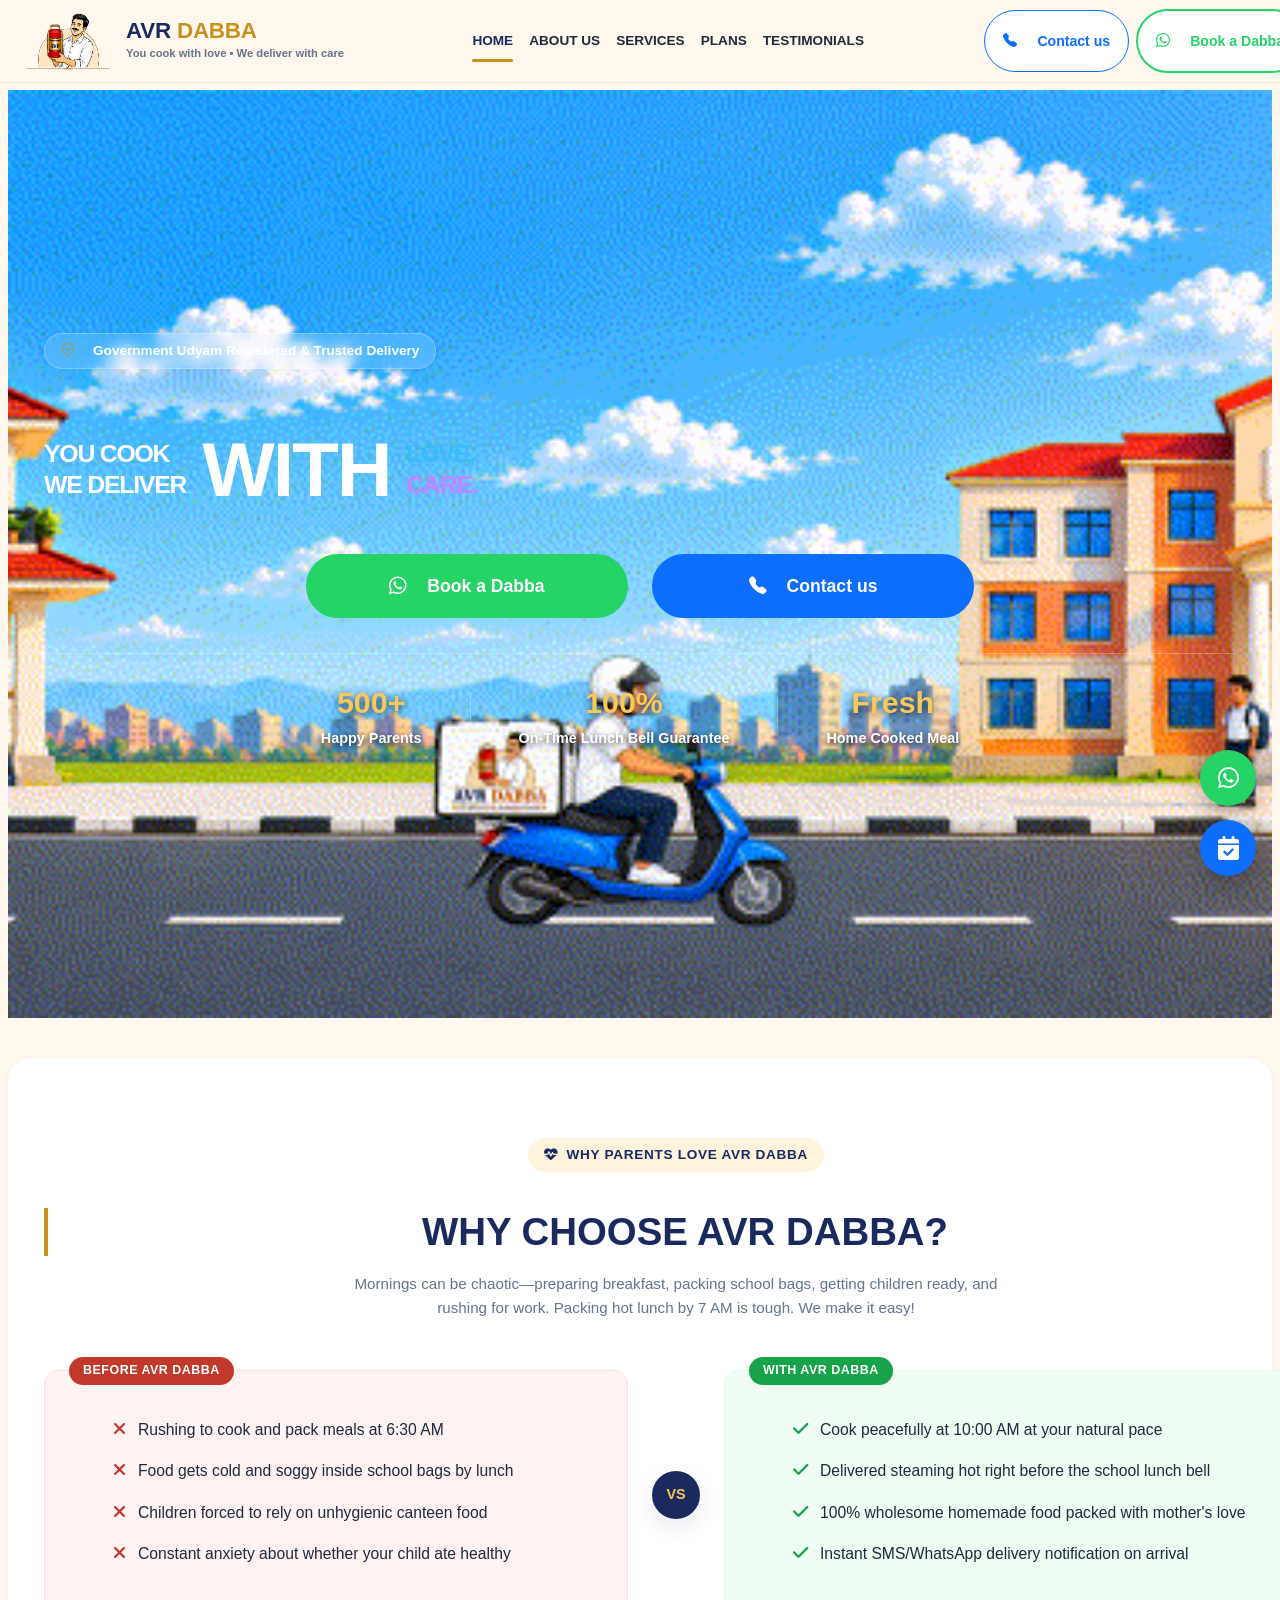
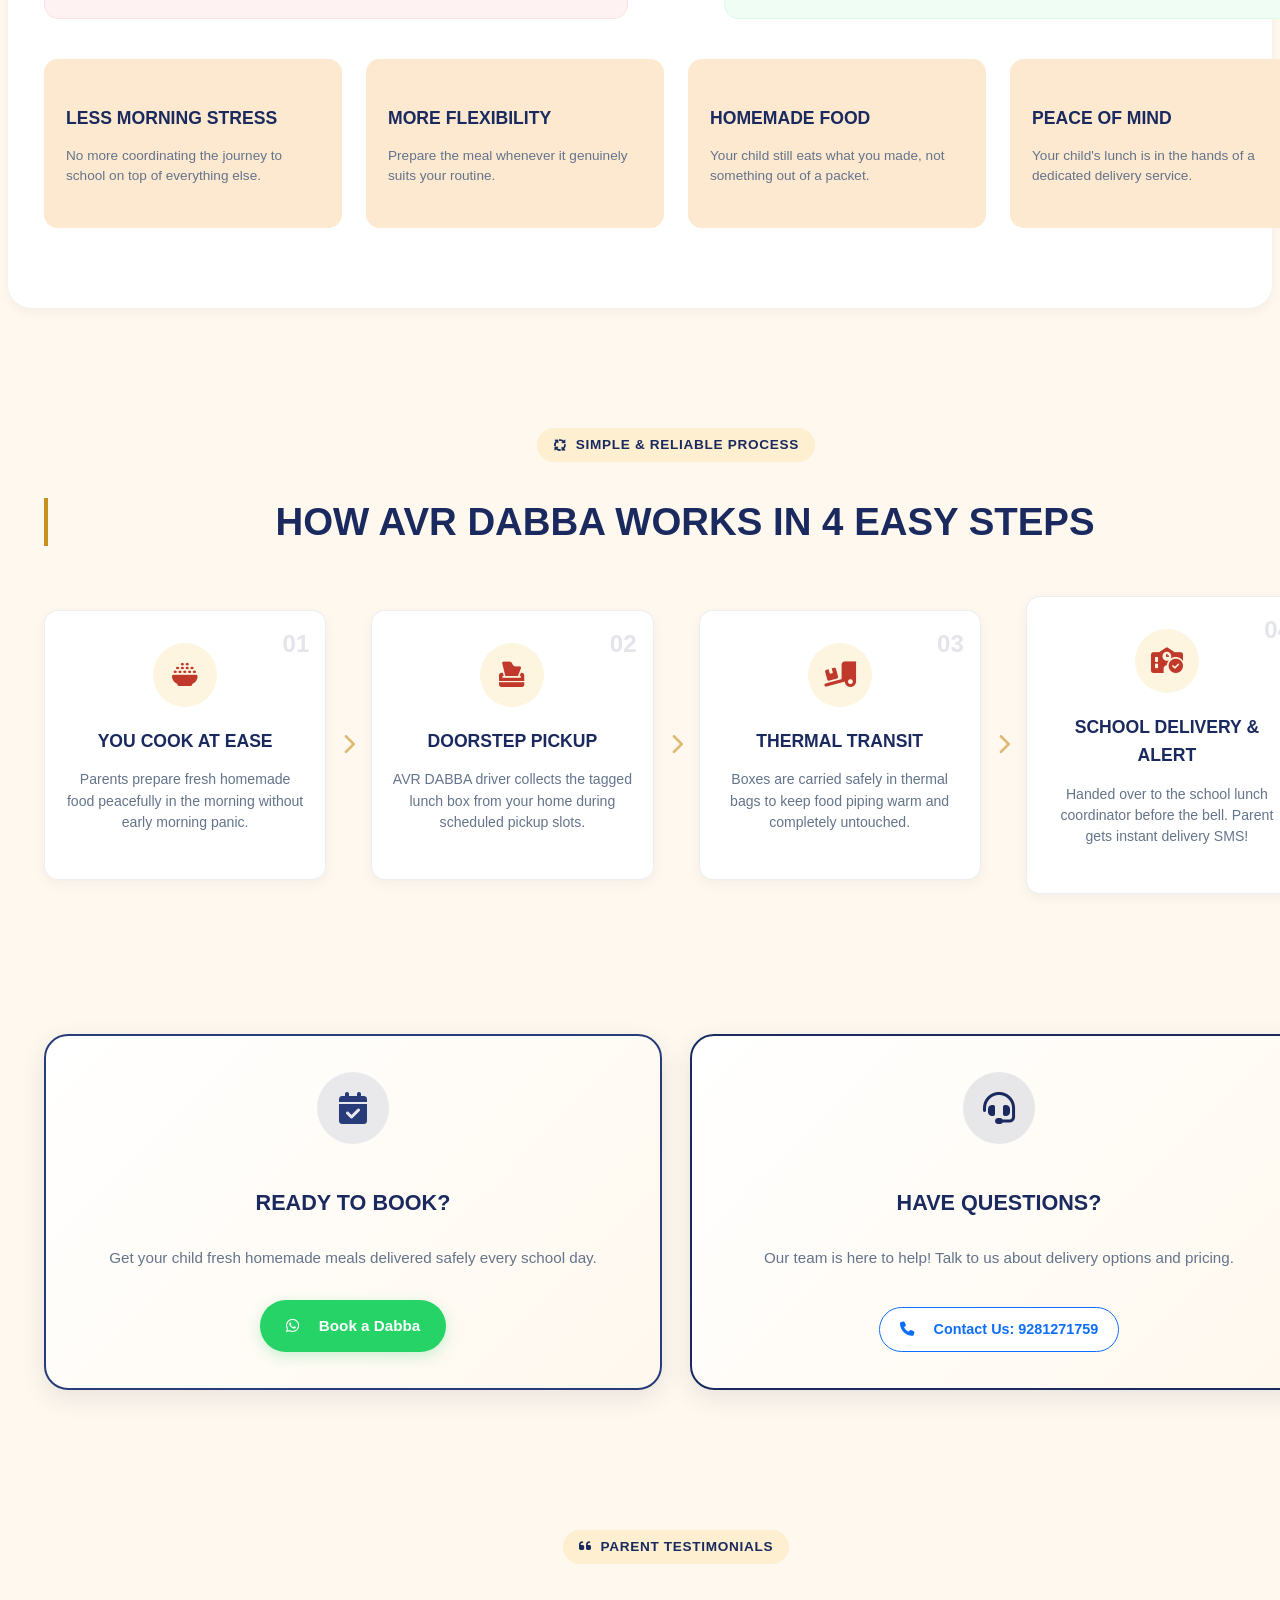
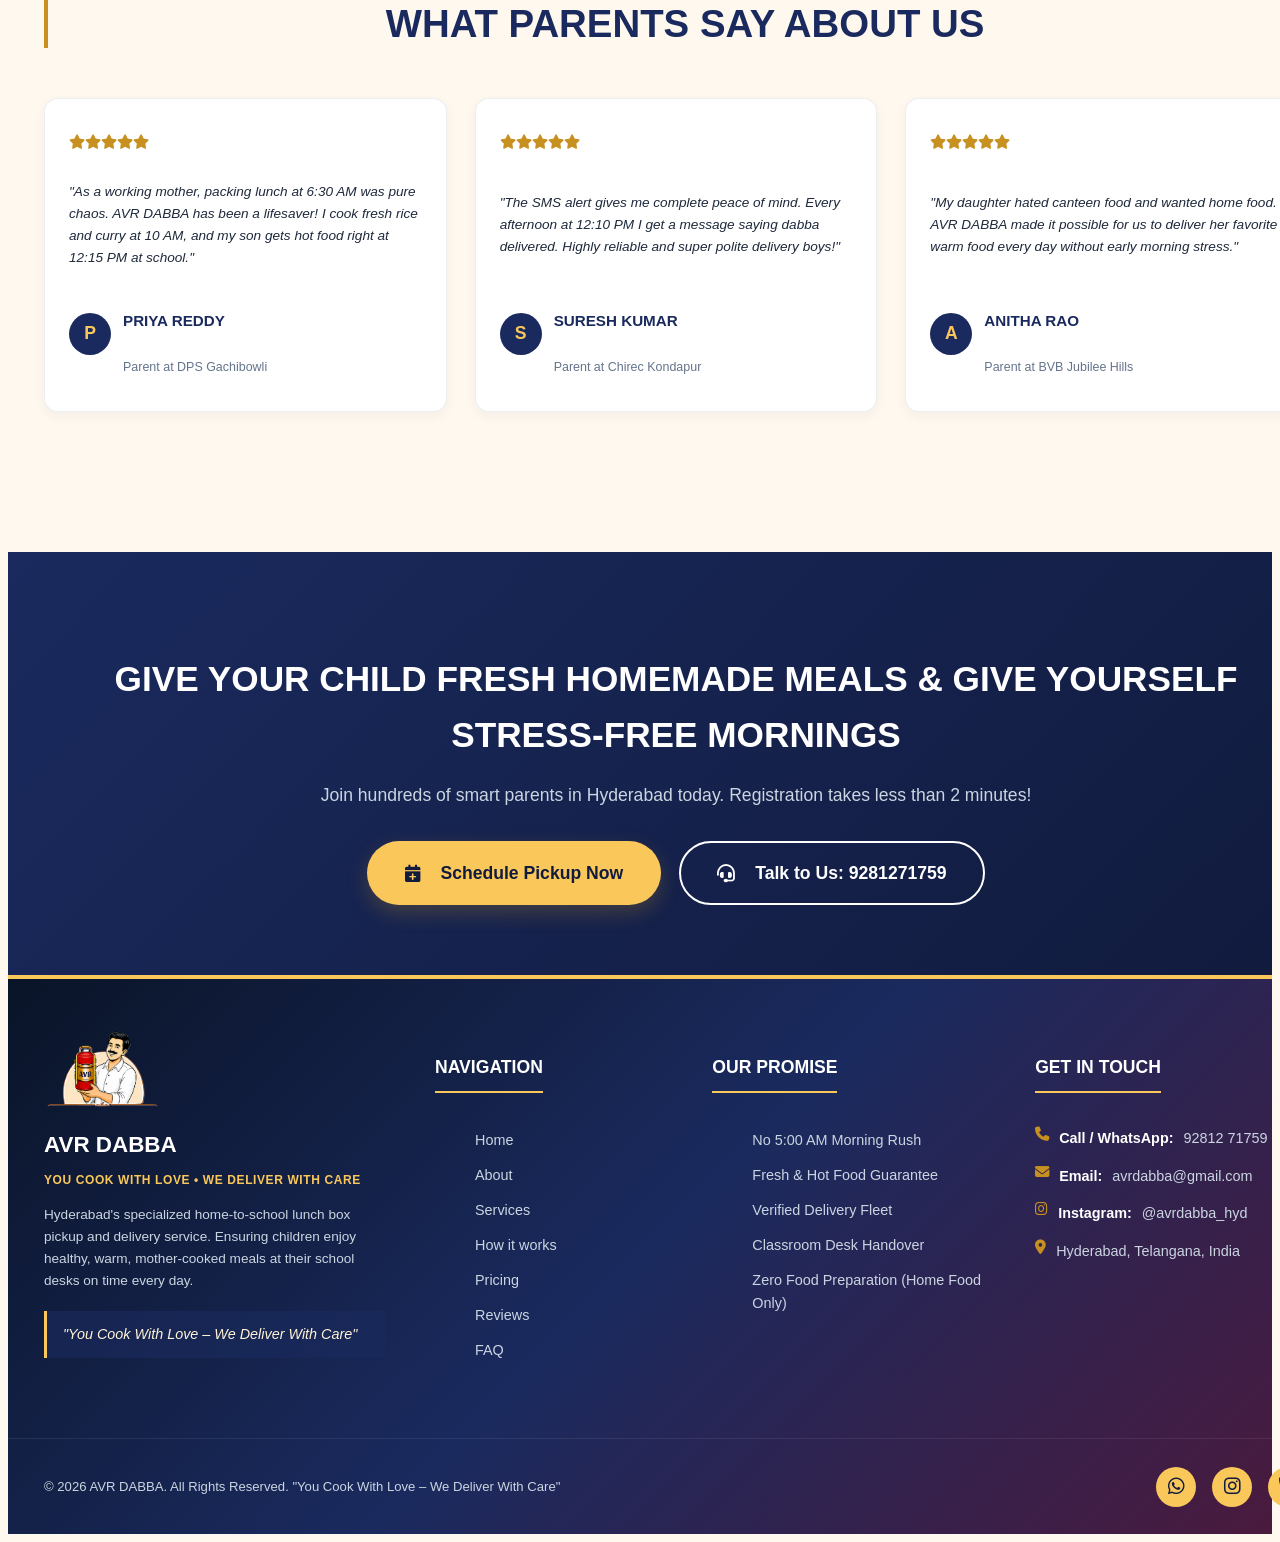
==== home.html @ 565128d3 "Initial commit" ====
<!DOCTYPE html>
<html lang="en">
<head>
    <meta charset="UTF-8">
    <meta name="viewport" content="width=device-width, initial-scale=1.0">
    <title>AVR DABBA - Fresh Homemade School Lunch Delivery Service</title>
    <meta name="description" content="AVR DABBA collects warm homemade lunch boxes from parents' kitchens and delivers them safely to children's schools before lunch break. You Cook With Love, We Deliver With Care.">
    <!-- FontAwesome Icons -->
    <link rel="stylesheet" href="https://cdnjs.cloudflare.com/ajax/libs/font-awesome/6.4.0/css/all.min.css">
    <!-- Bootstrap Icons CDN -->
    <link rel="stylesheet" href="https://cdn.jsdelivr.net/npm/bootstrap-icons@1.11.3/font/bootstrap-icons.min.css">
    <!-- Main CSS -->
    <link rel="stylesheet" href="home.css">
</head>
<body>

    <!-- Shared Common Navbar Component -->
    <div id="navbar-component"></div>

    <!-- Main Content Area -->
    <main>

        <!-- Hero Section -->
        <section class="hero-section" id="home">
            <div class="hero-bg-parallax" id="heroBgParallax"></div>
            <div class="hero-bg-shapes">
                <div class="shape shape-1"></div>
                <div class="shape shape-2"></div>
            </div>
            <div class="container hero-container-layout">
                <!-- Upper Row: Headline Left, Fixed Lunch Box Video Right -->
                <div class="hero-grid">
                    <div class="hero-content">
                        <div class="trust-badge">
                            <span class="badge-icon"><i class="bi bi-shield-check me-2"></i></span>
                            <span>Government Udyam Registered &amp; Trusted Delivery</span>
                        </div>
                        <h1 class="hero-title hero-headline-layout">
                            <span class="hero-col-left">
                                <span>YOU COOK</span>
                                <span>WE DELIVER</span>
                            </span>
                            <span class="hero-col-center">WITH</span>
                            <span class="hero-col-right">
                                <span class="highlight-sky-blue">LOVE,</span>
                                <span class="highlight-lavender">CARE.</span>
                            </span>
                        </h1>
                    </div>

                    <div class="hero-visual">
                        <div class="hero-image-wrapper">
                            <!-- <video src="images/Box_rotating_360_degrees_1080p_202609021249.mp4" autoplay muted loop playsinline width="100%" height="100%"></video> -->
                            <!-- <img src="images/AVR_home.gif" alt="Lunch Box" width="100%" height="100%"> -->
                        </div>
                    </div>
                </div>

                <!-- Middle Row: Centered Expanded Buttons -->
                <div class="hero-cta-group hero-cta-centered">
                    <a href="https://wa.me/919281271759?text=Hi%20AVR%20DABBA%2C%20I%20would%20like%20to%20book%20a%20dabba." class="btn btn-hero-primary" target="_blank" rel="noopener">
                        <i class="bi bi-whatsapp me-2"></i> Book a Dabba
                    </a>
                    <a href="tel:9281271759" class="btn btn-hero-secondary">
                        <i class="bi bi-telephone-fill me-2"></i> Contact us
                    </a>
                </div>

                <!-- Bottom Row: Metrics at the Bottom of Section -->
                <div class="hero-metrics hero-metrics-bottom">
                    <div class="metric-item">
                        <span class="metric-value" data-target="500">500+</span>
                        <span class="metric-label">Happy Parents</span>
                    </div>
                    <div class="metric-divider"></div>
                    <div class="metric-item">
                        <span class="metric-value">100%</span>
                        <span class="metric-label">On-Time Lunch Bell Guarantee</span>
                    </div>
                    <div class="metric-divider"></div>
                    <div class="metric-item">
                        <span class="metric-value">Fresh</span>
                        <span class="metric-label">Home Cooked Meal</span>
                    </div>
                </div>
            </div>
        </section>

        <!-- Problem & Solution Section (About Us) -->
        <section class="section about-section" id="about">
            <div class="container">
                <div class="section-header text-center">
                    <span class="section-subtitle"><i class="fa-solid fa-heart-pulse"></i> Why Parents Love AVR DABBA</span>
                    <h2 class="section-title">WHY CHOOSE AVR DABBA?</h2>
                    <p class="section-desc">Mornings can be chaotic—preparing breakfast, packing school bags, getting children ready, and rushing for work. Packing hot lunch by 7 AM is tough. We make it easy!</p>
                </div>

                <div class="about-grid">
                    <div class="about-card problem-card">
                        <div class="card-badge badge-problem">Before AVR DABBA</div>
                        <ul class="feature-list">
                            <li><i class="fa-solid fa-xmark text-danger"></i> Rushing to cook and pack meals at 6:30 AM</li>
                            <li><i class="fa-solid fa-xmark text-danger"></i> Food gets cold and soggy inside school bags by lunch</li>
                            <li><i class="fa-solid fa-xmark text-danger"></i> Children forced to rely on unhygienic canteen food</li>
                            <li><i class="fa-solid fa-xmark text-danger"></i> Constant anxiety about whether your child ate healthy</li>
                        </ul>
                    </div>

                    <div class="versus-badge">VS</div>

                    <div class="about-card solution-card">
                        <div class="card-badge badge-solution">With AVR DABBA</div>
                        <ul class="feature-list">
                            <li><i class="fa-solid fa-check text-success"></i> Cook peacefully at 10:00 AM at your natural pace</li>
                            <li><i class="fa-solid fa-check text-success"></i> Delivered steaming hot right before the school lunch bell</li>
                            <li><i class="fa-solid fa-check text-success"></i> 100% wholesome homemade food packed with mother's love</li>
                            <li><i class="fa-solid fa-check text-success"></i> Instant SMS/WhatsApp delivery notification on arrival</li>
                        </ul>
                    </div>
                </div>

                <!-- Core Pillars -->
                <div class="pillars-grid mt-5">
                    <div class="pillar-box">
                        <h3>LESS MORNING STRESS</h3>
                        <p>No more coordinating the journey to school on top of everything else.</p>
                    </div>
                    <div class="pillar-box">
                        <h3>MORE FLEXIBILITY</h3>
                        <p>Prepare the meal whenever it genuinely suits your routine.</p>
                    </div>
                    <div class="pillar-box">
                        <h3>HOMEMADE FOOD</h3>
                        <p>Your child still eats what you made, not something out of a packet.</p>
                    </div>
                    <div class="pillar-box">
                        <h3>PEACE OF MIND</h3>
                        <p>Your child's lunch is in the hands of a dedicated delivery service.</p>
                    </div>
                </div>
            </div>
        </section>

        <!-- How It Works Section -->
        <section class="section how-section" id="how-it-works">
            <div class="container">
                <div class="section-header text-center">
                    <span class="section-subtitle"><i class="fa-solid fa-arrows-spin"></i> Simple & Reliable Process</span>
                    <h2 class="section-title">HOW AVR DABBA WORKS IN 4 EASY STEPS</h2>
                </div>

                <div class="steps-wrapper">
                    <div class="step-card">
                        <div class="step-number">01</div>
                        <div class="step-icon"><i class="fa-solid fa-bowl-rice"></i></div>
                        <h3>YOU COOK AT EASE</h3>
                        <p>Parents prepare fresh homemade food peacefully in the morning without early morning panic.</p>
                    </div>
                    <div class="step-arrow"><i class="fa-solid fa-chevron-right"></i></div>

                    <div class="step-card">
                        <div class="step-number">02</div>
                        <div class="step-icon"><i class="fa-solid fa-box-tissue"></i></div>
                        <h3>DOORSTEP PICKUP</h3>
                        <p>AVR DABBA driver collects the tagged lunch box from your home during scheduled pickup slots.</p>
                    </div>
                    <div class="step-arrow"><i class="fa-solid fa-chevron-right"></i></div>

                    <div class="step-card">
                        <div class="step-number">03</div>
                        <div class="step-icon"><i class="fa-solid fa-truck-ramp-box"></i></div>
                        <h3>THERMAL TRANSIT</h3>
                        <p>Boxes are carried safely in thermal bags to keep food piping warm and completely untouched.</p>
                    </div>
                    <div class="step-arrow"><i class="fa-solid fa-chevron-right"></i></div>

                    <div class="step-card">
                        <div class="step-number">04</div>
                        <div class="step-icon"><i class="fa-solid fa-school-circle-check"></i></div>
                        <h3>SCHOOL DELIVERY & ALERT</h3>
                        <p>Handed over to the school lunch coordinator before the bell. Parent gets instant delivery SMS!</p>
                    </div>
                </div>
            </div>
        </section>

        <!-- Quick Action Cards Section -->
        <section class="section quick-actions-section">
            <div class="container">
                <div class="actions-grid">
                    <div class="action-card book-card">
                        <div class="action-icon"><i class="fa-solid fa-calendar-check"></i></div>
                        <h3>READY TO BOOK?</h3>
                        <p>Get your child fresh homemade meals delivered safely every school day.</p>
                        <a href="https://wa.me/919281271759?text=Hi%20AVR%20DABBA%2C%20I%20would%20like%20to%20book%20a%20dabba." class="btn btn-primary" target="_blank" rel="noopener">
                            <i class="fa-brands fa-whatsapp"></i> Book a Dabba
                        </a>
                    </div>

                    <div class="action-card contact-card">
                        <div class="action-icon"><i class="fa-solid fa-headset"></i></div>
                        <h3>HAVE QUESTIONS?</h3>
                        <p>Our team is here to help! Talk to us about delivery options and pricing.</p>
                        <a href="tel:9281271759" class="btn btn-outline-call">
                            <i class="fa-solid fa-phone"></i> Contact Us: 9281271759
                        </a>
                    </div>
                </div>
            </div>
        </section>

        <!-- Testimonials Section -->
        <section class="section testimonial-section" id="reviews">
            <div class="container">
                <div class="section-header text-center">
                    <span class="section-subtitle"><i class="fa-solid fa-quote-left"></i> Parent Testimonials</span>
                    <h2 class="section-title">WHAT PARENTS SAY ABOUT US</h2>
                </div>

                <div class="testimonial-grid">
                    <div class="testimonial-card">
                        <div class="stars">
                            <i class="fa-solid fa-star"></i><i class="fa-solid fa-star"></i><i class="fa-solid fa-star"></i><i class="fa-solid fa-star"></i><i class="fa-solid fa-star"></i>
                        </div>
                        <p class="review-text">"As a working mother, packing lunch at 6:30 AM was pure chaos. AVR DABBA has been a lifesaver! I cook fresh rice and curry at 10 AM, and my son gets hot food right at 12:15 PM at school."</p>
                        <div class="user-meta">
                            <div class="user-avatar">P</div>
                            <div>
                                <h4>PRIYA REDDY</h4>
                                <span>Parent at DPS Gachibowli</span>
                            </div>
                        </div>
                    </div>

                    <div class="testimonial-card">
                        <div class="stars">
                            <i class="fa-solid fa-star"></i><i class="fa-solid fa-star"></i><i class="fa-solid fa-star"></i><i class="fa-solid fa-star"></i><i class="fa-solid fa-star"></i>
                        </div>
                        <p class="review-text">"The SMS alert gives me complete peace of mind. Every afternoon at 12:10 PM I get a message saying dabba delivered. Highly reliable and super polite delivery boys!"</p>
                        <div class="user-meta">
                            <div class="user-avatar">S</div>
                            <div>
                                <h4>SURESH KUMAR</h4>
                                <span>Parent at Chirec Kondapur</span>
                            </div>
                        </div>
                    </div>

                    <div class="testimonial-card">
                        <div class="stars">
                            <i class="fa-solid fa-star"></i><i class="fa-solid fa-star"></i><i class="fa-solid fa-star"></i><i class="fa-solid fa-star"></i><i class="fa-solid fa-star"></i>
                        </div>
                        <p class="review-text">"My daughter hated canteen food and wanted home food. AVR DABBA made it possible for us to deliver her favorite warm food every day without early morning stress."</p>
                        <div class="user-meta">
                            <div class="user-avatar">A</div>
                            <div>
                                <h4>ANITHA RAO</h4>
                                <span>Parent at BVB Jubilee Hills</span>
                            </div>
                        </div>
                    </div>
                </div>
            </div>
        </section>

        <!-- CTA Banner -->
        <section class="cta-banner">
            <div class="container text-center">
                <h2>GIVE YOUR CHILD FRESH HOMEMADE MEALS & GIVE YOURSELF STRESS-FREE MORNINGS</h2>
                <p>Join hundreds of smart parents in Hyderabad today. Registration takes less than 2 minutes!</p>
                <div class="cta-banner-buttons">
                    <button class="btn btn-gold btn-lg open-modal-btn" data-modal="scheduleModal">
                        <i class="fa-solid fa-calendar-plus"></i> Schedule Pickup Now
                    </button>
                    <a href="tel:9281271759" class="btn btn-outline-light btn-lg">
                        <i class="fa-solid fa-headset"></i> Talk to Us: 9281271759
                    </a>
                </div>
            </div>
        </section>

    </main>

    <!-- Footer -->
    <footer class="main-footer">
        <div class="container footer-grid">
            <div class="footer-col brand-col">
                <div class="footer-brand-logo">
                    <img src="images/dabba-hero.png" alt="AVR DABBA Logo" style="width: 120px; height: auto; margin-bottom: 20px;">
                </div>
                <div class="footer-brand-title">AVR DABBA</div>
                <p class="footer-tagline">YOU COOK WITH LOVE • WE DELIVER WITH CARE</p>
                <p class="footer-about">Hyderabad's specialized home-to-school lunch box pickup and delivery service. Ensuring children enjoy healthy, warm, mother-cooked meals at their school desks on time every day.</p>
                <div class="footer-quote">"You Cook With Love – We Deliver With Care"</div>
            </div>

            <div class="footer-col">
                <h4>NAVIGATION</h4>
                <ul class="footer-links">
                    <li><a href="#home">Home</a></li>
                    <li><a href="#about">About</a></li>
                    <li><a href="#services">Services</a></li>
                    <li><a href="#how-it-works">How it works</a></li>
                    <li><a href="#pricing">Pricing</a></li>
                    <li><a href="#reviews">Reviews</a></li>
                    <li><a href="#faq">FAQ</a></li>
                </ul>
            </div>

            <div class="footer-col">
                <h4>OUR PROMISE</h4>
                <ul class="footer-links">
                    <li>No 5:00 AM Morning Rush</li>
                    <li>Fresh & Hot Food Guarantee</li>
                    <li>Verified Delivery Fleet</li>
                    <li>Classroom Desk Handover</li>
                    <li>Zero Food Preparation (Home Food Only)</li>
                </ul>
            </div>

            <div class="footer-col contact-col">
                <h4>GET IN TOUCH</h4>
                <p><i class="fa-solid fa-phone text-gold"></i> <strong>Call / WhatsApp:</strong> 92812 71759</p>
                <p><i class="fa-solid fa-envelope text-gold"></i> <strong>Email:</strong> avrdabba@gmail.com</p>
                <p><i class="fa-brands fa-instagram text-gold"></i> <strong>Instagram:</strong> @avrdabba_hyd</p>
                <p><i class="fa-solid fa-location-dot text-gold"></i> Hyderabad, Telangana, India</p>
            </div>
        </div>

        <div class="footer-bottom">
            <div class="container footer-bottom-flex">
                <p>© 2026 AVR DABBA. All Rights Reserved. "You Cook With Love – We Deliver With Care"</p>
                <div class="footer-social-links">
                    <a href="https://wa.me/919281271759" target="_blank" rel="noopener" aria-label="WhatsApp"><i class="fa-brands fa-whatsapp"></i></a>
                    <a href="https://instagram.com/avrdabba_hyd" target="_blank" rel="noopener" aria-label="Instagram"><i class="fa-brands fa-instagram"></i></a>
                    <a href="tel:9281271759" aria-label="Phone"><i class="fa-solid fa-phone"></i></a>
                </div>
            </div>
        </div>
    </footer>

    <!-- Floating Action Buttons -->
    <div class="floating-btn-group">
        <a href="https://wa.me/919281271759?text=Hi%20AVR%20DABBA,%20I%20want%20to%20know%20more%20about%20school%20lunch%20delivery" class="float-btn float-whatsapp" target="_blank" rel="noopener" aria-label="Chat on WhatsApp">
            <i class="fa-brands fa-whatsapp"></i>
            <span class="float-tooltip">Chat with Us</span>
        </a>
        <button class="float-btn float-schedule open-modal-btn" data-modal="scheduleModal" aria-label="Schedule Lunch Delivery">
            <i class="fa-solid fa-calendar-check"></i>
            <span class="float-tooltip">Book Lunch Delivery</span>
        </button>
    </div>

    <!-- Booking Modal Popup -->
    <div class="modal-backdrop" id="scheduleModal">
        <div class="modal-dialog">
            <div class="modal-header">
                <div class="modal-title-group">
                    <h3 class="modal-title"><i class="fa-solid fa-box-open text-gold"></i> SCHEDULE LUNCH PICKUP</h3>
                    <p class="modal-subtitle">Fill in details for your child's school lunch box pickup.</p>
                </div>
                <button class="modal-close" id="modalCloseBtn" aria-label="Close Modal">&times;</button>
            </div>
            <div class="modal-body">
                <form id="scheduleForm">
                    <div class="form-row">
                        <div class="form-group col-6">
                            <label for="parentName">Parent Full Name <span class="text-danger">*</span></label>
                            <input type="text" id="parentName" class="form-control" placeholder="e.g. S. Radhika" required>
                        </div>
                        <div class="form-group col-6">
                            <label for="parentPhone">Phone Number (WhatsApp) <span class="text-danger">*</span></label>
                            <input type="tel" id="parentPhone" class="form-control" placeholder="10-digit Mobile Number" required pattern="[0-9]{10}">
                        </div>
                    </div>

                    <div class="form-row">
                        <div class="form-group col-6">
                            <label for="studentName">Child / Student Name <span class="text-danger">*</span></label>
                            <input type="text" id="studentName" class="form-control" placeholder="e.g. Master Rohan" required>
                        </div>
                        <div class="form-group col-6">
                            <label for="classSection">Class & Section <span class="text-danger">*</span></label>
                            <input type="text" id="classSection" class="form-control" placeholder="e.g. Class 6 - B" required>
                        </div>
                    </div>

                    <div class="form-row">
                        <div class="form-group col-6">
                            <label for="schoolName">School Name & Branch <span class="text-danger">*</span></label>
                            <input type="text" id="schoolName" class="form-control" placeholder="e.g. DPS Gachibowli" required>
                        </div>
                        <div class="form-group col-6">
                            <label for="planSelect">Selected Plan <span class="text-danger">*</span></label>
                            <select id="planSelect" class="form-control" required>
                                <option value="Monthly School Pass (₹899/mo)">Monthly School Pass (₹899/mo) - Recommended</option>
                                <option value="Single Day Flexi (₹49/day)">Single Day Flexi (₹49/day)</option>
                                <option value="Term Pass (₹2399/quarter)">Term Pass (₹2399/quarter)</option>
                            </select>
                        </div>
                    </div>

                    <div class="form-group">
                        <label for="pickupAddress">Home Pickup Address & Landmark <span class="text-danger">*</span></label>
                        <textarea id="pickupAddress" class="form-control" rows="2" placeholder="House No, Apartment/Gated Community, Area, Pincode..." required></textarea>
                    </div>

                    <div class="modal-footer">
                        <button type="button" class="btn btn-outline" id="modalCancelBtn">Cancel</button>
                        <button type="submit" class="btn btn-primary"><i class="fa-solid fa-paper-plane"></i> Submit Pickup Request</button>
                    </div>
                </form>
            </div>
        </div>
    </div>

    <!-- Toast Notification Container -->
    <div id="toastContainer" class="toast-container"></div>

    <!-- Shared Navigation Component Script -->
    <script src="navbar.js"></script>
    <!-- Main JavaScript -->
    <script src="home.js"></script>
</body>
</html>
---- home.css ----
@import url('https://fonts.googleapis.com/css2?family=Albert+Sans:wght@100;200;300;400;500;600;700;800;900&display=swap');

/* ==========================================================================
   AVR DABBA - Main Stylesheet (home.css)
   Brand Colors: Navy Deep (#1a2a5e), Turmeric Gold (#FAC75A/#C89020), Spice Red (#C0392B), Warm Cream (#FFF8EE)
   ========================================================================== */

/* --------------------------------------------------------------------------
   1. CSS Reset & Variables
   -------------------------------------------------------------------------- */
:root {
    --primary-navy: #1a2a5e;
    --primary-navy-dark: #111b3e;
    --primary-navy-light: #283c7a;
    --gold-turmeric: #FAC75A;
    --gold-dark: #C89020;
    --gold-light: #fff3d6;
    --spice-red: #C0392B;
    --spice-red-dark: #962d22;
    --bg-warm: #FFF8EE;
    --bg-warm-secondary: #FDF5E0;
    --bg-surface: #FFFFFF;
    --text-main: #1E293B;
    --text-muted: #64748B;
    --text-light: #F8FAFC;
    --border-subtle: rgba(26, 42, 94, 0.08);
    --border-gold: rgba(200, 144, 32, 0.35);
    --radius-sm: 8px;
    --radius-md: 14px;
    --radius-lg: 24px;
    --radius-full: 9999px;
    --shadow-sm: 0 4px 12px rgba(26, 42, 94, 0.05);
    --shadow-md: 0 8px 24px rgba(26, 42, 94, 0.1);
    --shadow-lg: 0 16px 40px rgba(26, 42, 94, 0.15);
    --shadow-gold: 0 8px 20px rgba(200, 144, 32, 0.25);
    --transition-fast: 0.2s ease;
    --transition-normal: 0.3s cubic-bezier(0.16, 1, 0.3, 1);
    --font-heading: Arial, Helvetica, sans-serif;
    --font-body: Arial, Helvetica, sans-serif;
}
    --font-body: Arial, Helvetica, sans-serif;
}

*,
*::before,
*::after {
    box-sizing: border-box;
    margin: 0;
    padding: 0;
}

html {
    scroll-behavior: smooth;
    font-size: 16px;
}

/* Typography Styles */
h1,
h2,
h3,
h4,
h5,
h6,
.heading-serif {
    font-family: Arial, Helvetica, sans-serif;
    font-weight: 700;
}

/* All Sub Headings in Capitals */
h2, h3, h4, h5, h6,
.section-subheading,
.section-title,
.sub-page-heading,
.subheading,
.sub-title,
.location-title,
.weather-card-title,
.timeline-card-title,
.timeline-main-heading,
.footer-col h4,
.card-title,
.plan-title,
.testimonial-title,
.step-nav-title,
.stepper-card-title {
    font-family: Arial, Helvetica, sans-serif;
    text-transform: uppercase;
}

/* Global Reusable Main Page Heading System (Home, About Us, Services, Plans, Testimonials) */
.main-page-heading {
    font-family: var(--font-heading);
    font-size: 2.6rem;
    font-weight: 800;
    letter-spacing: 1.2px;
    text-transform: uppercase;
    color: var(--primary-navy);
    border-bottom: 3.5px solid var(--gold-dark);
    padding-bottom: 8px;
    margin-bottom: 24px;
    display: inline-block;
}

/* Global Reusable Section Subheading System */
.section-subheading,
.section-title {
    font-family: var(--font-heading);
    font-size: 1.45rem;
    font-weight: 700;
    color: var(--primary-navy);
    border-left: 4px solid var(--gold-dark);
    padding-left: 14px;
    margin-top: 24px;
    margin-bottom: 16px;
    display: block;
    line-height: 1.35;
    text-transform: uppercase;
}

@media (max-width: 768px) {
    .main-page-heading {
        font-size: 1.85rem;
        padding-bottom: 6px;
        margin-bottom: 18px;
    }
    
    .section-subheading,
    .section-title {
        font-size: 1.2rem;
        padding-left: 10px;
    }
}

body,
nav,
p,
.body-sans {
    font-family: Arial, Helvetica, sans-serif;
    font-weight: 400;
}

body {
    font-family: var(--font-body);
    background-color: var(--bg-warm);
    color: var(--text-main);
    line-height: 1.6;
    overflow-x: hidden;
}

img {
    max-width: 100%;
    height: auto;
    display: block;
}

a {
    color: inherit;
    text-decoration: none;
    transition: var(--transition-fast);
}

ul {
    list-style: none;
}

/* Icon Spacing Utilities */
i.me-1 {
    margin-right: 6px !important;
}

i.me-2 {
    margin-right: 10px !important;
}

i.me-3 {
    margin-right: 14px !important;
}

.btn i,
.nav-link i,
.drawer-link i,
.section-title i,
h2 i,
h3 i {
    margin-right: 10px;
}

/* --------------------------------------------------------------------------
   2. Layout & Utility Classes
   -------------------------------------------------------------------------- */
.container {
    width: 100%;
    max-width: 1400px;
    margin: 0 auto;
    padding: 0 36px;
}

.section {
    padding: 80px 0;
}

.text-center {
    text-align: center;
}

.text-gold {
    color: var(--gold-dark);
}

.text-danger {
    color: var(--spice-red);
}

.text-success {
    color: #16a34a;
}

.text-accent {
    color: var(--spice-red);
}

.highlight-gold {
    color: var(--gold-dark);
}

.w-100 {
    width: 100%;
}

.mt-2 {
    margin-top: 8px;
}

.mt-3 {
    margin-top: 12px;
}

.mt-5 {
    margin-top: 40px;
}

.section-header {
    margin-bottom: 50px;
}

.section-subtitle {
    display: inline-flex;
    align-items: center;
    gap: 8px;
    background: rgba(250, 199, 90, 0.2);
    color: var(--primary-navy);
    padding: 6px 16px;
    border-radius: var(--radius-full);
    font-size: 0.85rem;
    font-weight: 700;
    letter-spacing: 0.05em;
    text-transform: uppercase;
    margin-bottom: 12px;
}

.section-title {
    font-family: var(--font-heading);
    font-size: 2.4rem;
    color: var(--primary-navy);
    font-weight: 700;
    line-height: 1.25;
}

.section-desc {
    color: var(--text-muted);
    font-size: 0.95rem;
    max-width: 680px;
    margin: 12px auto 0;
}

/* Buttons */
.btn {
    display: inline-flex;
    align-items: center;
    justify-content: center;
    gap: 10px;
    padding: 12px 24px;
    font-size: 0.95rem;
    font-weight: 600;
    border-radius: var(--radius-full);
    border: 2px solid transparent;
    cursor: pointer;
    transition: var(--transition-normal);
}

.btn-primary {
    background-color: #25D366;
    color: #fff;
    box-shadow: 0 4px 14px rgba(37, 211, 102, 0.25);
}

.btn-primary:hover {
    background-color: #1eb857;
    transform: translateY(-2px);
    box-shadow: 0 6px 20px rgba(37, 211, 102, 0.35);
}

.btn-gold {
    background-color: var(--gold-turmeric);
    color: var(--primary-navy-dark);
    font-weight: 700;
    box-shadow: var(--shadow-gold);
}

.btn-gold:hover {
    background-color: var(--gold-dark);
    color: #ffffff;
    transform: translateY(-2px);
}

.btn-outline {
    border-color: var(--primary-navy);
    color: var(--primary-navy);
    background: transparent;
}

.btn-outline:hover {
    background-color: var(--primary-navy);
    color: var(--bg-surface);
}

.btn-outline-call {
    position: relative;
    overflow: hidden;
    isolation: isolate;
    border: 1.5px solid #0D6EFD;
    color: #0D6EFD;
    background: var(--bg-surface);
    padding: 10px 20px;
    font-size: 0.9rem;
    font-weight: 700;
    border-radius: var(--radius-full);
    transition: all 0.4s ease !important;
}

.btn-outline-call::before {
    content: "";
    position: absolute;
    bottom: -100%;
    left: -100%;
    width: 300%;
    height: 300%;
    z-index: -1;
    transform: rotate(-45deg);
    transition: transform 0.45s cubic-bezier(0.16, 1, 0.3, 1);
}

.btn-outline-call:hover::before {
    transform: translate(35%, -35%) rotate(-45deg);
}

.btn-outline-call:hover {
    border-color: #0D6EFD;
    background: #0D6EFD;
    color: #fff;
}

.btn-outline-light {
    border-color: #fff;
    color: #fff;
    background: transparent;
}

.btn-outline-light:hover {
    background: #fff;
    color: var(--primary-navy);
}

.btn-hero-primary {
    background: #25D366;
    color: #ffffff;
    padding: 16px 44px;
    font-size: 1.1rem;
    font-weight: 700;
    border: 2px solid #25D366;
    border-radius: var(--radius-full);
    box-shadow: none !important;
    min-width: 230px;
    display: inline-flex;
    align-items: center;
    justify-content: center;
    gap: 10px;
    transition: all 0.4s ease !important;
}

.btn-hero-primary:hover {
    background: #1eb857 !important;
    color: #ffffff !important;
    border-color: #1eb857 !important;
}

.btn-hero-secondary {
    background: #0D6EFD;
    color: #ffffff;
    border: 2px solid #0D6EFD;
    padding: 16px 44px;
    font-size: 1.1rem;
    font-weight: 700;
    border-radius: var(--radius-full);
    min-width: 230px;
    display: inline-flex;
    align-items: center;
    justify-content: center;
    gap: 10px;
    transition: all 0.4s ease !important;
}

.btn-hero-secondary:hover {
    background: #0b5ed7 !important;
    color: #ffffff !important;
    border-color: #0b5ed7 !important;
}

.btn-lg {
    padding: 16px 36px;
    font-size: 1.1rem;
}

/* --------------------------------------------------------------------------
   3. Header & Navigation
   -------------------------------------------------------------------------- */
.main-header {
    position: fixed;
    top: 0;
    left: 0;
    right: 0;
    width: 100%;
    z-index: 1000;
    background: rgba(255, 248, 238, 0.96) !important;
    backdrop-filter: blur(12px);
    border-bottom: 1px solid rgba(26, 42, 94, 0.08) !important;
    transition: var(--transition-normal);
}

body {
    padding-top: 82px;
}

.main-header.scrolled {
    background: rgba(255, 255, 255, 0.98) !important;
    box-shadow: 0 8px 24px rgba(26, 42, 94, 0.1) !important;
}

.nav-container {
    display: flex;
    align-items: center;
    max-width: 1280px;
    margin: 0 auto;
    padding: 0 24px;
    justify-content: space-between;
    gap: 20px;
    height: 82px;
    width: 100%;
}

.brand-logo.logo-highlighted {
    display: flex;
    align-items: center;
    flex-shrink: 0;
    gap: 12px;
    padding: 0;
    background: transparent !important;
    border: none !important;
    box-shadow: none !important;
    text-decoration: none !important;
    transition: var(--transition-normal);
}

.brand-logo.logo-highlighted:hover {
    transform: none;
    opacity: 0.88;
}

.logo-icon-wrap {
    width: 90px;
    height: 60px;
    overflow: visible;
    display: flex;
    align-items: center;
    justify-content: center;
    background: transparent !important;
}

.brand-img {
    width: 100%;
    height: 100%;
    object-fit: contain;
}

.brand-text {
    display: flex;
    flex-direction: column;
    gap: 2px;
}

.brand-text[aria-hidden="true"] {
    display: none;
}

.brand-name {
    font-family: Arial, Helvetica, sans-serif !important;
    font-size: 1.4rem !important;
    font-weight: 800 !important;
    color: #1a2a5e !important;
    line-height: 1.1;
    letter-spacing: -0.01em;
}

.brand-name .highlight-gold {
    color: #C89020 !important;
}

.brand-tagline {
    font-size: 0.7rem !important;
    color: #64748B !important;
    font-weight: 600 !important;
}

.desktop-nav {
    display: flex;
    align-items: center;
    justify-content: center;
    flex: 1;
    margin: 0 20px;
}

.nav-links {
    display: flex;
    align-items: center;
    gap: 32px;
    padding: 0;
    margin: 0;
    list-style: none;
    background: transparent !important;
    border: none !important;
    justify-content: center;
}

.nav-link {
    display: block;
    white-space: nowrap;
    font-size: 0.85rem !important;
    font-weight: 700 !important;
    color: #1E293B !important;
    padding: 6px 0;
    border-radius: 0;
    position: relative;
    text-decoration: none !important;
    font-family: Arial, Helvetica, sans-serif !important;
}

.nav-link:hover,
.nav-link.active {
    color: #1a2a5e !important;
    background: transparent !important;
}

.nav-link.active::after {
    content: '';
    position: absolute;
    bottom: -2px;
    left: 0;
    width: 100%;
    height: 3px;
    background: #C89020 !important;
    border-radius: 2px;
}

.nav-actions {
    display: flex;
    align-items: center;
    flex-shrink: 0;
    gap: 12px;
}

.nav-actions .btn {
    min-height: 42px;
    display: inline-flex;
    align-items: center;
    justify-content: center;
    white-space: nowrap;
}

.nav-actions .btn-outline-call {
    position: relative;
    overflow: hidden;
    isolation: isolate;
    border: 1.5px solid #0D6EFD !important;
    color: #0D6EFD !important;
    background: #FFFFFF !important;
    padding: 9px 18px !important;
    font-size: 0.88rem !important;
    font-weight: 700 !important;
    border-radius: 9999px !important;
    text-decoration: none !important;
    transition: all 0.4s ease !important;
}

.nav-actions .btn-outline-call:hover {
    border-color: #0D6EFD !important;
    background: #0D6EFD !important;
    color: #ffffff !important;
}

.nav-actions .nav-cta {
    position: relative;
    overflow: hidden;
    isolation: isolate;
    background: #FFFFFF !important;
    color: #25D366 !important;
    padding: 9px 18px !important;
    font-size: 0.88rem !important;
    font-weight: 700 !important;
    border: 2px solid #25D366 !important;
    border-radius: 9999px !important;
    text-decoration: none !important;
    box-shadow: none !important;
    transform: none !important;
    transition: background-color 0.2s ease, border-color 0.2s ease, color 0.2s ease !important;
}

.nav-actions .nav-cta::before {
    display: none !important;
    content: none !important;
}

.nav-actions .nav-cta:hover {
    background: #25D366 !important;
    color: #ffffff !important;
    border-color: #25D366 !important;
    box-shadow: none !important;
    transform: none !important;
}

.mobile-toggle {
    display: none;
    width: 42px;
    height: 42px;
    background: #fff;
    border: 1px solid var(--border-subtle);
    border-radius: 10px;
    font-size: 1.2rem;
    color: var(--primary-navy);
    cursor: pointer;
    padding: 0;
}

.mobile-drawer,
.drawer-overlay {
    display: none !important;
}

/* --------------------------------------------------------------------------
   4. Hero Section
   -------------------------------------------------------------------------- */
.hero-section {
    position: relative;
    padding: 50px 0 60px;
    overflow: hidden;
    background: url('images/AVR_home.gif') center / cover no-repeat;
    min-height: calc(100vh - 82px);
    display: flex;
    align-items: center;
    color: var(--primary-navy);
}

.hero-bg-parallax {
    position: absolute;
    top: 0;
    left: 0;
    width: 100%;
    height: 100%;
    background: url('images/AVR_home.gif') center / cover no-repeat;
    z-index: 0;
    pointer-events: none;
    will-change: transform;
    transform-origin: center center;
}

.hero-container-layout {
    position: relative;
    z-index: 2;
}

.hero-content {
    margin-top: -15px;
}

.hero-section .trust-badge {
    display: inline-flex;
    align-items: center;
    gap: 8px;
    background: rgba(255, 255, 255, 0.12);
    backdrop-filter: blur(8px);
    color: #ffffff;
    padding: 6px 16px;
    border-radius: var(--radius-full);
    border: 1px solid rgba(255, 255, 255, 0.25);
    font-size: 0.85rem;
    font-weight: 600;
    margin-bottom: 16px;
}

.hero-section .hero-title {
    font-family: var(--font-heading);
    color: #ffffff;
    margin-bottom: 20px;
}

.hero-headline-layout {
    display: inline-flex !important;
    align-items: center !important;
    gap: 16px !important;
    line-height: 1.1 !important;
}

.hero-col-left, .hero-col-right {
    display: flex !important;
    flex-direction: column !important;
    justify-content: space-between !important;
    font-size: 1.55rem !important;
    font-weight: 800 !important;
    text-align: left !important;
    line-height: 1.25 !important;
    color: #ffffff !important;
}

.hero-col-center {
    font-size: 4.8rem !important;
    font-weight: 900 !important;
    line-height: 0.9 !important;
    letter-spacing: -2px !important;
    color: #ffffff !important;
}

.highlight-sky-blue {
    color: #00b4d8 !important;
}

.highlight-lavender {
    color: #a78bfa !important;
}

.hero-section .hero-metrics {
    color: #ffffff;
}

.hero-section .metric-value {
    color: #FAC75A;
    font-size: 1.8rem;
    font-weight: 800;
}

.hero-section .metric-label {
    color: rgba(255, 255, 255, 0.88);
    font-size: 0.9rem;
}

.hero-section .metric-divider {
    background: rgba(255, 255, 255, 0.25);
}

.hero-bg-shapes .shape {
    position: absolute;
    border-radius: 50%;
    filter: blur(80px);
    z-index: -1;
    opacity: 0.3;
}

.shape-1 {
    width: 450px;
    height: 450px;
    background: rgba(250, 199, 90, 0.2);
    top: -100px;
    right: -100px;
}

.shape-2 {
    width: 350px;
    height: 350px;
    background: rgba(192, 57, 43, 0.08);
    bottom: -50px;
    left: -80px;
}

.hero-container-layout {
    display: flex;
    flex-direction: column;
    justify-content: space-between;
    width: 100%;
    gap: 20px;
}

.hero-grid {
    display: grid;
    grid-template-columns: 1.15fr 0.85fr;
    gap: 36px;
    align-items: center;
    width: 100%;
}

.trust-badge {
    display: inline-flex;
    align-items: center;
    gap: 8px;
    background: rgba(255, 255, 255, 0.92);
    border: 1px solid var(--border-gold);
    padding: 7px 16px;
    border-radius: var(--radius-full);
    font-size: 0.82rem;
    font-weight: 700;
    color: var(--primary-navy);
    box-shadow: var(--shadow-sm);
    margin-bottom: 12px;
}

.trust-badge .badge-icon {
    color: var(--gold-dark);
}

.hero-title {
    font-family: var(--font-heading);
    font-size: 3.8rem;
    font-weight: 800;
    color: var(--primary-navy);
    line-height: 1.15;
    letter-spacing: -0.02em;
    margin-bottom: 0;
}

.highlight-sky-blue {
    color: #38bdf8 !important;
    /* Sky Blue */
    text-shadow: 0 2px 10px rgba(56, 189, 248, 0.3);
}

.highlight-lavender {
    color: #c084fc !important;
    /* Lavender */
    text-shadow: 0 2px 10px rgba(192, 132, 252, 0.3);
}

.hero-subtitle {
    font-size: 0.95rem;
    color: var(--text-muted);
    line-height: 1.6;
    margin-bottom: 32px;
    max-width: 580px;
}

.hero-cta-group {
    display: flex;
    gap: 16px;
    flex-wrap: wrap;
    margin-bottom: 40px;
}

.hero-cta-centered {
    display: flex;
    justify-content: center;
    align-items: center;
    gap: 24px;
    margin: 10px 0 15px 0;
    width: 100%;
}

.hero-metrics {
    display: flex;
    align-items: center;
    gap: 24px;
    padding-top: 24px;
    border-top: 1px solid var(--border-subtle);
}

.hero-metrics-bottom {
    display: flex;
    align-items: center;
    justify-content: center;
    gap: 48px;
    padding-top: 24px;
    border-top: 1px solid rgba(255, 255, 255, 0.25);
    width: 100%;
    margin-top: auto;
}

.metric-item {
    display: flex;
    flex-direction: column;
    align-items: center;
    text-align: center;
}

.metric-value {
    font-family: var(--font-heading);
    font-size: 1.8rem;
    font-weight: 800;
    color: var(--gold-turmeric) !important;
    text-shadow: 0 2px 8px rgba(0, 0, 0, 0.7);
}

.hero-section .metric-value {
    color: var(--gold-turmeric) !important;
    font-size: 1.9rem;
    font-weight: 800;
    text-shadow: 0 2px 8px rgba(0, 0, 0, 0.7);
}

.metric-label {
    font-size: 0.88rem;
    color: #ffffff !important;
    font-weight: 700;
    text-shadow: 0 2px 6px rgba(0, 0, 0, 0.8);
}

.hero-section .metric-label {
    color: #ffffff !important;
    font-size: 0.9rem;
    font-weight: 700;
    text-shadow: 0 2px 6px rgba(0, 0, 0, 0.8);
}

.metric-divider {
    width: 1px;
    height: 36px;
    background: rgba(255, 255, 255, 0.3);
}

/* Hero Visual (Cardless Fixed Lunch Box Animation) */
.hero-visual {
    position: relative;
    display: flex;
    justify-content: center;
    align-items: center;
}

.hero-image-wrapper {
    position: relative;
    width: min(100%, 420px);
    height: auto;
    margin: 0 auto;
    overflow: visible;
    border-radius: 0;
    background: transparent;
    border: none;
    box-shadow: none;
}

.hero-image-wrapper video,
.hero-image-wrapper img,
.hero-main-img {
    width: 100%;
    height: auto;
    max-height: 480px;
    object-fit: contain;
    display: block;
    background: transparent;
    border: none;
    box-shadow: none;
    outline: none;
}

.hero-dabba-img {
    width: 100%;
    max-width: 380px;
    height: auto;
    max-height: 480px;
    object-fit: contain;
    display: block;
    margin: 0 auto;
    filter: drop-shadow(0 25px 45px rgba(0, 0, 0, 0.7));
    transition: transform 0.3s ease;
}

.hero-dabba-img:hover {
    transform: scale(1.03);
}

.glass-card {
    display: none;
    background: rgba(255, 255, 255, 0.94);
    backdrop-filter: blur(10px);
    border: 1px solid rgba(255, 255, 255, 0.8);
    padding: 12px 18px;
    border-radius: var(--radius-md);
    display: flex;
    align-items: center;
    gap: 12px;
    box-shadow: 0 10px 30px rgba(0, 0, 0, 0.12);
    animation: floatAnim 4s ease-in-out infinite;
}

@keyframes scrollRevealAnimation {
    0% {
        opacity: 0;
        transform: translateY(20px);
    }

    100% {
        opacity: 1;
        transform: translateY(0);
    }
}

@keyframes floatAnim {

    0%,
    100% {
        transform: translateY(0);
    }

    50% {
        transform: translateY(-8px);
    }
}

.float-card-1 {
    top: 20px;
    left: -30px;
}

.float-card-2 {
    bottom: 30px;
    right: -20px;
    animation-delay: 1.5s;
}

.float-card-3 {
    top: 45%;
    right: -35px;
    animation-delay: 0.75s;
}

.card-icon {
    width: 40px;
    height: 40px;
    border-radius: 50%;
    display: flex;
    align-items: center;
    justify-content: center;
    font-size: 1.1rem;
}

.icon-pickup {
    background: #e0f2fe;
    color: #0284c7;
}

.icon-school {
    background: #fef3c7;
    color: #d97706;
}

.icon-alert {
    background: #dcfce7;
    color: #15803d;
}

.card-info {
    display: flex;
    flex-direction: column;
}

.card-title {
    font-size: 0.85rem;
    font-weight: 700;
    color: var(--primary-navy);
}

.card-sub {
    font-size: 0.65rem;
    color: var(--text-muted);
}

/* --------------------------------------------------------------------------
   5. Problem & Solution / About Section
   -------------------------------------------------------------------------- */
.about-section {
    background-color: #fff;
    border-radius: var(--radius-lg);
    margin: 40px 0;
    box-shadow: var(--shadow-sm);
}

.about-grid {
    display: grid;
    grid-template-columns: 1fr auto 1fr;
    gap: 24px;
    align-items: center;
}

.about-card {
    border-radius: var(--radius-md);
    padding: 36px 28px;
    position: relative;
}

.problem-card {
    background: #fef2f2;
    border: 1px solid #fee2e2;
}

.solution-card {
    background: #f0fdf4;
    border: 1px solid #dcfce7;
}

.card-badge {
    position: absolute;
    top: -14px;
    left: 24px;
    padding: 4px 14px;
    border-radius: var(--radius-full);
    font-size: 0.78rem;
    font-weight: 700;
    text-transform: uppercase;
    letter-spacing: 0.04em;
}

.badge-problem {
    background: var(--spice-red);
    color: #fff;
}

.badge-solution {
    background: #16a34a;
    color: #fff;
}

.feature-list {
    margin-top: 10px;
    display: flex;
    flex-direction: column;
    gap: 16px;
}

.feature-list li {
    display: flex;
    align-items: flex-start;
    gap: 12px;
    font-size: 0.98rem;
    font-weight: 500;
    color: var(--text-main);
}

.feature-list i {
    margin-top: 3px;
    font-size: 1.1rem;
}

.versus-badge {
    width: 48px;
    height: 48px;
    border-radius: 50%;
    background: var(--primary-navy);
    color: var(--gold-turmeric);
    font-weight: 800;
    display: flex;
    align-items: center;
    justify-content: center;
    font-size: 0.9rem;
    box-shadow: var(--shadow-md);
    margin: 0 auto;
}

/* Pillars */
.pillars-grid {
    display: grid;
    grid-template-columns: repeat(auto-fit, minmax(240px, 1fr));
    gap: 24px;
}

.pillar-box {
    background: #FDE8D0;
    border-radius: var(--radius-md);
    padding: 28px 22px;
    border: none;
    transition: var(--transition-normal);
}

.pillar-box:hover {
    transform: translateY(-2px);
    box-shadow: var(--shadow-sm);
}

.pillar-box h3 {
    font-size: 1.1rem;
    font-weight: 700;
    color: var(--primary-navy);
    margin-bottom: 10px;
}

.pillar-box p {
    font-size: 0.85rem;
    color: var(--text-muted);
    line-height: 1.5;
}

.pillar-icon {
    display: none;
}

/* --------------------------------------------------------------------------
   5.5 Services / 4-Stage Process Section
   -------------------------------------------------------------------------- */
.services-section {
    background: #fff;
}

.services-grid {
    display: grid;
    grid-template-columns: repeat(auto-fit, minmax(260px, 1fr));
    gap: 32px;
    margin-top: 50px;
}

.service-card {
    background: white;
    border: 2px solid var(--border-subtle);
    border-radius: var(--radius-md);
    overflow: hidden;
    transition: var(--transition-normal);
    position: relative;
    opacity: 0;
    transform: translateY(20px);
    animation: scrollRevealAnimation 0.6s ease forwards;
}

.service-card:hover {
    transform: translateY(-8px);
    border-color: var(--gold-dark);
    box-shadow: var(--shadow-lg);
}

.service-badge {
    position: absolute;
    top: 14px;
    left: 14px;
    width: 48px;
    height: 48px;
    border-radius: 50%;
    display: flex;
    align-items: center;
    justify-content: center;
    font-weight: 800;
    font-size: 1.3rem;
    color: #fff;
    z-index: 10;
    font-family: var(--font-heading);
}

.badge-1 {
    background: var(--primary-navy);
}

.badge-2 {
    background: #d9860f;
}

.badge-3 {
    background: #a92c2c;
}

.badge-4 {
    background: #2d7a3e;
}

.service-image {
    width: 100%;
    height: 180px;
    background: var(--border-subtle);
    overflow: hidden;
}

.service-image img {
    width: 100%;
    height: 100%;
    object-fit: cover;
    display: block;
}

.service-card h3 {
    font-size: 1.15rem;
    font-weight: 700;
    color: var(--primary-navy);
    padding: 20px 18px 8px;
    font-family: var(--font-heading);
}

.service-card p {
    font-size: 0.9rem;
    color: var(--text-muted);
    padding: 0 18px 20px;
    line-height: 1.5;
}

/* --------------------------------------------------------------------------
   6. How It Works Section
   -------------------------------------------------------------------------- */
.how-section {
    background: var(--bg-warm);
}

.steps-wrapper {
    display: flex;
    align-items: center;
    justify-content: space-between;
    gap: 16px;
    position: relative;
}

.step-card {
    flex: 1;
    background: #fff;
    border-radius: var(--radius-md);
    padding: 32px 20px;
    text-align: center;
    position: relative;
    border: 1px solid var(--border-subtle);
    box-shadow: var(--shadow-sm);
    transition: var(--transition-normal);
    opacity: 0;
    transform: translateY(20px);
    animation: scrollRevealAnimation 0.6s ease forwards;
}

.step-card:hover {
    transform: translateY(-6px);
    box-shadow: var(--shadow-md);
    border-color: var(--gold-turmeric);
}

.step-number {
    position: absolute;
    top: 14px;
    right: 16px;
    font-family: var(--font-heading);
    font-size: 1.5rem;
    font-weight: 800;
    color: rgba(26, 42, 94, 0.12);
}

.step-icon {
    width: 64px;
    height: 64px;
    border-radius: 50%;
    background: var(--bg-warm-secondary);
    color: var(--spice-red);
    display: flex;
    align-items: center;
    justify-content: center;
    font-size: 1.6rem;
    margin: 0 auto 20px;
}

.step-card h3 {
    font-size: 1.1rem;
    font-weight: 700;
    color: var(--primary-navy);
    margin-bottom: 10px;
}

.step-card p {
    font-size: 0.88rem;
    color: var(--text-muted);
    line-height: 1.5;
}

.step-arrow {
    color: var(--gold-dark);
    font-size: 1.3rem;
    opacity: 0.6;
}

/* --------------------------------------------------------------------------
   6.5 Quick Action Cards Section
   -------------------------------------------------------------------------- */
.quick-actions-section {
    background: var(--bg-warm);
    padding: 60px 0;
}

.actions-grid {
    display: grid;
    grid-template-columns: repeat(auto-fit, minmax(280px, 1fr));
    gap: 28px;
}

.action-card {
    background: #fff;
    border-radius: var(--radius-lg);
    padding: 36px 28px;
    text-align: center;
    box-shadow: var(--shadow-md);
    border: 2px solid transparent;
    transition: var(--transition-normal);
    min-height: 280px;
    display: flex;
    flex-direction: column;
    align-items: center;
    justify-content: center;
}

.action-card:hover {
    transform: translateY(-6px);
    box-shadow: var(--shadow-lg);
}

.book-card {
    border-color: var(--primary-navy-light);
    background: linear-gradient(135deg, #ffffff 0%, #FFF8EE 100%);
}

.book-card:hover {
    border-color: var(--gold-dark);
}

.contact-card {
    border-color: var(--primary-navy);
    background: linear-gradient(135deg, #ffffff 0%, #FFF8EE 100%);
}

.contact-card:hover {
    border-color: var(--primary-navy-dark);
}

.action-icon {
    width: 72px;
    height: 72px;
    border-radius: 50%;
    display: flex;
    align-items: center;
    justify-content: center;
    font-size: 2rem;
    margin-bottom: 20px;
}

.book-card .action-icon {
    background: rgba(40, 60, 122, 0.1);
    color: var(--primary-navy-light);
}

.contact-card .action-icon {
    background: rgba(26, 42, 94, 0.1);
    color: var(--primary-navy);
}

.action-card h3 {
    font-size: 1.35rem;
    font-weight: 700;
    color: var(--primary-navy);
    margin-bottom: 12px;
}

.action-card p {
    font-size: 0.95rem;
    color: var(--text-muted);
    margin-bottom: 24px;
    line-height: 1.5;
}

.action-card .btn {
    margin-top: auto;
}

/* --------------------------------------------------------------------------
   7. School Coverage & Pincode Checker
   -------------------------------------------------------------------------- */
.coverage-section {
    padding: 40px 0 80px;
}

.coverage-box {
    background: var(--primary-navy);
    color: #fff;
    border-radius: var(--radius-lg);
    padding: 56px 40px;
    box-shadow: var(--shadow-lg);
    position: relative;
    overflow: hidden;
}

.coverage-header h2 {
    font-family: var(--font-heading);
    font-size: 2.2rem;
    margin-top: 8px;
}

.coverage-header p {
    color: #cbd5e1;
    max-width: 600px;
    margin: 10px auto 28px;
}

.search-wrap {
    max-width: 680px;
    margin: 0 auto 36px;
}

.search-bar {
    display: flex;
    align-items: center;
    background: #fff;
    border-radius: var(--radius-full);
    padding: 6px 8px 6px 20px;
    box-shadow: 0 10px 30px rgba(0, 0, 0, 0.2);
}

.search-icon {
    color: var(--text-muted);
    font-size: 1.2rem;
    margin-right: 12px;
}

.search-bar input {
    flex: 1;
    border: none;
    outline: none;
    font-size: 0.98rem;
    font-family: var(--font-body);
    color: var(--text-main);
}

.btn-search {
    background: var(--gold-turmeric);
    color: var(--primary-navy);
    font-weight: 700;
    border-radius: var(--radius-full);
    padding: 12px 28px;
    border: none;
    cursor: pointer;
    transition: var(--transition-fast);
}

.btn-search:hover {
    background: #ffd475;
}

.school-tags-title {
    font-size: 0.9rem;
    color: var(--gold-turmeric);
    font-weight: 700;
    text-transform: uppercase;
    letter-spacing: 0.05em;
    margin-bottom: 16px;
    text-align: center;
}

.school-grid {
    display: flex;
    flex-wrap: wrap;
    gap: 12px;
    justify-content: center;
}

.school-chip {
    background: rgba(255, 255, 255, 0.1);
    border: 1px solid rgba(255, 255, 255, 0.15);
    padding: 8px 18px;
    border-radius: var(--radius-full);
    font-size: 0.85rem;
    color: #f1f5f9;
    display: flex;
    align-items: center;
    gap: 8px;
    cursor: pointer;
    transition: var(--transition-fast);
}

.school-chip:hover,
.school-chip.active {
    background: var(--gold-turmeric);
    color: var(--primary-navy);
    font-weight: 700;
    border-color: var(--gold-turmeric);
}

.search-result-msg {
    margin-top: 24px;
    text-align: center;
    font-size: 1rem;
    font-weight: 600;
    padding: 12px;
    border-radius: var(--radius-sm);
    display: none;
}

.search-result-msg.success {
    display: block;
    background: rgba(22, 163, 74, 0.2);
    color: #4ade80;
    border: 1px solid rgba(74, 222, 128, 0.3);
}

.search-result-msg.notice {
    display: block;
    background: rgba(250, 199, 90, 0.2);
    color: #fef08a;
    border: 1px solid rgba(254, 240, 138, 0.3);
}

/* --------------------------------------------------------------------------
   8. Pricing Section
   -------------------------------------------------------------------------- */
.pricing-grid {
    display: grid;
    grid-template-columns: repeat(auto-fit, minmax(300px, 1fr));
    gap: 30px;
    align-items: stretch;
}

.pricing-card {
    background: #fff;
    border-radius: var(--radius-lg);
    padding: 40px 30px;
    border: 1px solid var(--border-subtle);
    box-shadow: var(--shadow-sm);
    display: flex;
    flex-direction: column;
    position: relative;
    transition: var(--transition-normal);
    opacity: 0;
    transform: translateY(20px);
    animation: scrollRevealAnimation 0.6s ease forwards;
}

.pricing-card:nth-child(1) {
    animation-delay: 0.1s;
}

.pricing-card:nth-child(2) {
    animation-delay: 0.2s;
}

.pricing-card:nth-child(3) {
    animation-delay: 0.3s;
}

.pricing-card:nth-child(4) {
    animation-delay: 0.4s;
}

.pricing-card:nth-child(5) {
    animation-delay: 0.5s;
}

.pricing-card:hover {
    transform: translateY(-6px);
    box-shadow: var(--shadow-md);
}

.popular-card {
    border: 2px solid var(--gold-dark);
    box-shadow: var(--shadow-md);
    background: linear-gradient(180deg, #ffffff 0%, #fffdf8 100%);
}

.popular-ribbon {
    position: absolute;
    top: -16px;
    left: 50%;
    transform: translateX(-50%);
    background: var(--gold-dark);
    color: #fff;
    padding: 4px 18px;
    border-radius: var(--radius-full);
    font-size: 0.78rem;
    font-weight: 700;
    text-transform: uppercase;
    letter-spacing: 0.05em;
}

.pricing-header {
    text-align: center;
    padding-bottom: 24px;
    border-bottom: none;
    margin-bottom: 24px;
}

.pricing-header h3 {
    font-size: 1.3rem;
    font-weight: 700;
    color: var(--primary-navy);
}

.plan-desc {
    font-size: 0.75rem;
    color: var(--text-muted);
    margin: 6px 0 16px;
}

.price-amount {
    font-family: var(--font-heading);
    font-size: 2.5rem;
    font-weight: 800;
    color: var(--primary-navy);
}

.price-period {
    font-family: var(--font-body);
    font-size: 0.85rem;
    font-weight: 600;
    color: var(--text-muted);
}

.pricing-features {
    display: none;
    flex-direction: column;
    gap: 14px;
    margin-bottom: 32px;
    flex: 1;
}

.pricing-features li {
    font-size: 0.92rem;
    color: var(--text-main);
    display: flex;
    align-items: center;
    gap: 10px;
}

/* Calculator Widget */
.calculator-card {
    background: #fff;
    border-radius: var(--radius-lg);
    padding: 36px;
    border: 1px solid var(--border-gold);
    box-shadow: var(--shadow-md);
}

.calc-header h3 {
    font-size: 1.25rem;
    color: var(--primary-navy);
}

.calc-header p {
    color: var(--text-muted);
    font-size: 0.8rem;
}

.calc-grid {
    display: grid;
    grid-template-columns: 1fr 1fr 1.2fr;
    gap: 24px;
    align-items: center;
    margin-top: 24px;
}

.calc-input-group label {
    display: block;
    font-size: 0.85rem;
    font-weight: 700;
    color: var(--primary-navy);
    margin-bottom: 8px;
}

.number-stepper {
    display: flex;
    align-items: center;
    gap: 12px;
    background: var(--bg-warm);
    border: 1px solid var(--border-subtle);
    padding: 8px 14px;
    border-radius: var(--radius-full);
}

.step-btn {
    width: 32px;
    height: 32px;
    border-radius: 50%;
    background: #fff;
    border: 1px solid var(--border-subtle);
    color: var(--primary-navy);
    cursor: pointer;
    font-size: 0.85rem;
    display: flex;
    align-items: center;
    justify-content: center;
}

.step-btn:hover {
    background: var(--primary-navy);
    color: #fff;
}

.number-stepper span {
    font-weight: 800;
    font-size: 1.1rem;
    color: var(--primary-navy);
    min-width: 24px;
    text-align: center;
}

.calc-result-box {
    background: var(--bg-warm-secondary);
    border-radius: var(--radius-md);
    padding: 16px;
    display: flex;
    justify-content: space-around;
    align-items: center;
    border: 1px solid var(--border-gold);
}

.result-item {
    display: flex;
    flex-direction: column;
    align-items: center;
}

.res-number {
    font-family: var(--font-heading);
    font-size: 1.5rem;
    font-weight: 800;
    color: var(--spice-red);
}

.res-label {
    font-size: 0.75rem;
    color: var(--text-muted);
    font-weight: 700;
    text-transform: uppercase;
}

/* --------------------------------------------------------------------------
   9. Testimonials & FAQ
   -------------------------------------------------------------------------- */
.testimonial-grid {
    display: grid;
    grid-template-columns: repeat(auto-fit, minmax(300px, 1fr));
    gap: 28px;
}

.testimonial-card {
    background: #fff;
    border-radius: var(--radius-md);
    padding: 32px 24px;
    box-shadow: var(--shadow-sm);
    border: 1px solid var(--border-subtle);
    display: flex;
    flex-direction: column;
    justify-content: space-between;
    opacity: 0;
    transform: translateY(20px);
    animation: scrollRevealAnimation 0.6s ease forwards;
}

.stars {
    color: var(--gold-dark);
    font-size: 0.9rem;
    margin-bottom: 14px;
}

.review-text {
    font-size: 0.85rem;
    color: var(--text-main);
    font-style: italic;
    line-height: 1.6;
    margin-bottom: 20px;
}

.user-meta {
    display: flex;
    align-items: center;
    gap: 12px;
}

.user-avatar {
    width: 42px;
    height: 42px;
    border-radius: 50%;
    background: var(--primary-navy);
    color: var(--gold-turmeric);
    font-weight: 800;
    display: flex;
    align-items: center;
    justify-content: center;
    font-size: 1.1rem;
}

.user-meta h4 {
    font-size: 0.95rem;
    font-weight: 700;
    color: var(--primary-navy);
}

.user-meta span {
    font-size: 0.78rem;
    color: var(--text-muted);
}

/* FAQ Accordion */
.faq-accordion {
    max-width: 800px;
    margin: 0 auto;
    display: flex;
    flex-direction: column;
    gap: 16px;
}

.faq-item {
    background: #fff;
    border-radius: var(--radius-md);
    border: 1px solid var(--border-subtle);
    overflow: hidden;
    box-shadow: var(--shadow-sm);
}

.faq-question {
    width: 100%;
    padding: 20px 24px;
    background: none;
    border: none;
    text-align: left;
    font-size: 1.05rem;
    font-weight: 700;
    color: var(--primary-navy);
    display: flex;
    justify-content: space-between;
    align-items: center;
    cursor: pointer;
    transition: var(--transition-fast);
}

.faq-question:hover {
    background: var(--bg-warm);
}

.faq-icon {
    transition: transform 0.3s ease;
    color: var(--gold-dark);
}

.faq-item.active .faq-icon {
    transform: rotate(180deg);
}

.faq-answer {
    max-height: 0;
    overflow: hidden;
    transition: max-height 0.35s cubic-bezier(0, 1, 0, 1);
    padding: 0 24px;
    background: #fafafa;
}

.faq-item.active .faq-answer {
    max-height: 300px;
    padding: 0 24px 20px;
    transition: max-height 0.35s ease-in-out;
}

.faq-answer p {
    font-size: 0.92rem;
    color: var(--text-muted);
    line-height: 1.6;
}

/* CTA Banner */
.cta-banner {
    background: linear-gradient(135deg, var(--primary-navy), var(--primary-navy-dark));
    color: #fff;
    padding: 70px 0;
    margin-top: 60px;
}

.cta-banner h2 {
    font-family: var(--font-heading);
    font-size: 2.2rem;
    margin-bottom: 12px;
}

.cta-banner p {
    font-size: 1.1rem;
    color: #cbd5e1;
    margin-bottom: 32px;
}

.cta-banner-buttons {
    display: flex;
    justify-content: center;
    gap: 18px;
    flex-wrap: wrap;
}

/* --------------------------------------------------------------------------
   10. Footer & Floating Actions
   -------------------------------------------------------------------------- */
.main-footer {
    background: linear-gradient(135deg, #0a1428 0%, #1a2a5e 50%, #4a1a3e 100%);
    color: #cbd5e1;
    padding-top: 50px;
    border-top: 4px solid var(--gold-turmeric);
}

.footer-grid {
    display: grid;
    grid-template-columns: 1.5fr 1fr 1.2fr 1.2fr;
    gap: 50px;
    padding-bottom: 60px;
}

.footer-brand-logo {
    margin-bottom: 12px;
}

.footer-brand-title {
    font-family: var(--font-heading);
    font-size: 1.4rem;
    font-weight: 800;
    color: #fff;
    margin-bottom: 8px;
}

.footer-tagline {
    font-size: 0.75rem;
    color: var(--gold-turmeric);
    font-weight: 700;
    letter-spacing: 0.05em;
    margin: 0 0 14px;
    text-transform: uppercase;
}

.footer-about {
    font-size: 0.85rem;
    line-height: 1.6;
    margin-bottom: 20px;
    color: #cbd5e1;
}

.footer-quote {
    background: rgba(26, 42, 94, 0.6);
    border-left: 3px solid var(--gold-turmeric);
    padding: 12px 16px;
    font-size: 0.9rem;
    color: var(--gold-light);
    font-style: italic;
    margin-top: 16px;
}

.footer-col h4 {
    color: #fff;
    font-family: var(--font-heading);
    font-size: 1.1rem;
    font-weight: 700;
    margin-bottom: 20px;
    position: relative;
    padding-bottom: 10px;
    border-bottom: 2px solid var(--gold-turmeric);
    display: inline-block;
}

.footer-links {
    display: flex;
    flex-direction: column;
    gap: 12px;
}

.footer-links li,
.footer-links a {
    font-size: 0.9rem;
    color: #cbd5e1;
    line-height: 1.6;
}

.footer-links a:hover {
    color: var(--gold-turmeric);
}

.contact-col p {
    font-size: 0.9rem;
    margin-bottom: 12px;
    display: flex;
    align-items: flex-start;
    gap: 10px;
    color: #cbd5e1;
}

.contact-col strong {
    color: #fff;
}

.footer-bottom {
    border-top: 1px solid rgba(255, 255, 255, 0.08);
    padding: 24px 0;
    font-size: 0.82rem;
}

.footer-bottom-flex {
    display: flex;
    justify-content: space-between;
    align-items: center;
    flex-wrap: wrap;
    gap: 12px;
}

.footer-social-links {
    display: flex;
    gap: 16px;
}

.footer-social-links a {
    width: 40px;
    height: 40px;
    border-radius: 50%;
    background: var(--gold-turmeric);
    color: var(--primary-navy-dark);
    display: flex;
    align-items: center;
    justify-content: center;
    font-size: 1.2rem;
    transition: var(--transition-fast);
}

.footer-social-links a:hover {
    background: var(--gold-dark);
    color: #ffffff;
    transform: translateY(-3px);
}

/* Floating Action Buttons */
.floating-btn-group {
    position: fixed;
    bottom: 24px;
    right: 24px;
    display: flex;
    flex-direction: column;
    gap: 14px;
    z-index: 999;
}

.float-btn {
    width: 56px;
    height: 56px;
    border-radius: 50%;
    display: flex;
    align-items: center;
    justify-content: center;
    font-size: 1.5rem;
    color: #fff;
    box-shadow: 0 8px 25px rgba(0, 0, 0, 0.25);
    cursor: pointer;
    border: none;
    position: relative;
    transition: var(--transition-normal);
}

.float-whatsapp {
    background: #25D366;
}

.float-whatsapp:hover {
    background: #1eb857;
    transform: scale(1.1);
}

.float-schedule {
    background: #0D6EFD;
}

.float-schedule:hover {
    background: #0b5ed7;
    transform: scale(1.1);
}

.float-tooltip {
    position: absolute;
    right: 68px;
    background: var(--primary-navy);
    color: #fff;
    padding: 6px 12px;
    border-radius: var(--radius-sm);
    font-size: 0.78rem;
    font-weight: 600;
    white-space: nowrap;
    opacity: 0;
    pointer-events: none;
    transition: opacity 0.2s ease;
}

.float-btn:hover .float-tooltip {
    opacity: 1;
}

/* --------------------------------------------------------------------------
   11. Modal Popup & Toast Notifications
   -------------------------------------------------------------------------- */
.modal-backdrop {
    position: fixed;
    top: 0;
    left: 0;
    width: 100vw;
    height: 100vh;
    background: rgba(17, 27, 62, 0.65);
    backdrop-filter: blur(6px);
    z-index: 2000;
    display: flex;
    align-items: center;
    justify-content: center;
    padding: 20px;
    opacity: 0;
    visibility: hidden;
    transition: opacity 0.3s ease, visibility 0.3s ease;
}

.modal-backdrop.active {
    opacity: 1;
    visibility: visible;
}

.modal-dialog {
    background: #fff;
    width: 100%;
    max-width: 620px;
    border-radius: var(--radius-lg);
    box-shadow: 0 20px 50px rgba(0, 0, 0, 0.3);
    overflow: hidden;
    transform: scale(0.9);
    transition: transform 0.3s cubic-bezier(0.16, 1, 0.3, 1);
}

.modal-backdrop.active .modal-dialog {
    transform: scale(1);
}

.modal-header {
    background: var(--primary-navy);
    color: #fff;
    padding: 24px 30px;
    display: flex;
    justify-content: space-between;
    align-items: flex-start;
}

.modal-title {
    font-family: var(--font-heading);
    font-size: 1.4rem;
}

.modal-subtitle {
    font-size: 0.85rem;
    color: #cbd5e1;
}

.modal-close {
    background: none;
    border: none;
    color: #fff;
    font-size: 1.8rem;
    cursor: pointer;
    line-height: 1;
}

.modal-body {
    padding: 28px 30px;
}

.form-row {
    display: flex;
    gap: 16px;
    margin-bottom: 16px;
}

.col-6 {
    flex: 1;
}

.form-group {
    margin-bottom: 16px;
}

.form-group label {
    display: block;
    font-size: 0.85rem;
    font-weight: 700;
    color: var(--primary-navy);
    margin-bottom: 6px;
}

.form-control {
    width: 100%;
    padding: 11px 16px;
    border: 1px solid var(--border-subtle);
    border-radius: var(--radius-sm);
    font-family: var(--font-body);
    font-size: 0.92rem;
    color: var(--text-main);
    background: #fafafa;
    outline: none;
    transition: var(--transition-fast);
}

.form-control:focus {
    border-color: var(--primary-navy);
    background: #fff;
    box-shadow: 0 0 0 3px rgba(26, 42, 94, 0.12);
}

.modal-footer {
    display: flex;
    justify-content: flex-end;
    gap: 12px;
    margin-top: 24px;
    padding-top: 16px;
    border-top: 1px solid var(--border-subtle);
}

/* Toast Container */
.toast-container {
    position: fixed;
    bottom: 24px;
    left: 24px;
    z-index: 3000;
    display: flex;
    flex-direction: column;
    gap: 10px;
}

.toast {
    background: var(--primary-navy);
    color: #fff;
    padding: 14px 20px;
    border-radius: var(--radius-md);
    box-shadow: var(--shadow-lg);
    display: flex;
    align-items: center;
    gap: 12px;
    font-size: 0.9rem;
    font-weight: 600;
    animation: toastIn 0.3s cubic-bezier(0.16, 1, 0.3, 1) forwards;
}

.toast.toast-success {
    border-left: 5px solid #22c55e;
}

@keyframes toastIn {
    from {
        opacity: 0;
        transform: translateY(20px);
    }

    to {
        opacity: 1;
        transform: translateY(0);
    }
}

/* --------------------------------------------------------------------------
   12. Responsive Breakpoints
   -------------------------------------------------------------------------- */
@media (max-width: 1160px) {
    .hero-grid {
        grid-template-columns: 1fr;
        gap: 40px;
        text-align: center;
    }

    .hero-image-wrapper {
        height: auto;
        aspect-ratio: 2 / 3;
    }

    .hero-title {
        font-size: 2.5rem;
    }

    .hero-subtitle {
        margin: 0 auto 28px;
    }

    .hero-cta-group {
        justify-content: center;
    }

    .hero-metrics {
        justify-content: center;
    }

    .desktop-nav,
    .nav-actions .btn-outline-call {
        display: none;
    }

    .mobile-toggle {
        display: block;
    }

    .about-grid {
        grid-template-columns: 1fr;
    }

    .versus-badge {
        margin: 10px auto;
    }

    .steps-wrapper {
        flex-direction: column;
    }

    .step-arrow {
        transform: rotate(90deg);
    }

    .calc-grid {
        grid-template-columns: 1fr;
    }

    .footer-grid {
        grid-template-columns: 1fr 1fr;
    }
}

@media (min-width: 1161px) and (max-width: 1280px) {
    .desktop-nav {
        margin-left: 28px;
    }

    .nav-links {
        gap: 16px;
    }

    .nav-link {
        padding: 8px 0;
        font-size: 0.91rem;
    }

    .nav-actions {
        gap: 7px;
    }

    .nav-cta {
        padding: 10px 11px;
    }
}

@media (max-width: 600px) {
    .hero-title {
        font-size: 2.1rem;
    }

    .btn-hero-primary,
    .btn-hero-secondary {
        width: 100%;
    }

    .float-card-1,
    .float-card-2,
    .float-card-3 {
        display: none;
    }

    .footer-grid {
        grid-template-columns: 1fr;
    }

    .form-row {
        flex-direction: column;
        gap: 0;
    }

    .modal-body {
        padding: 20px;
    }

    .coverage-box {
        padding: 36px 20px;
    }

    .brand-logo.logo-highlighted {
        padding: 0;
    }

    .logo-icon-wrap {
        width: 92px;
        height: 62px;
    }

    .brand-text {
        display: none;
    }

    .nav-container {
        height: 72px;
    }

    .nav-actions .nav-cta {
        display: none;
    }
}
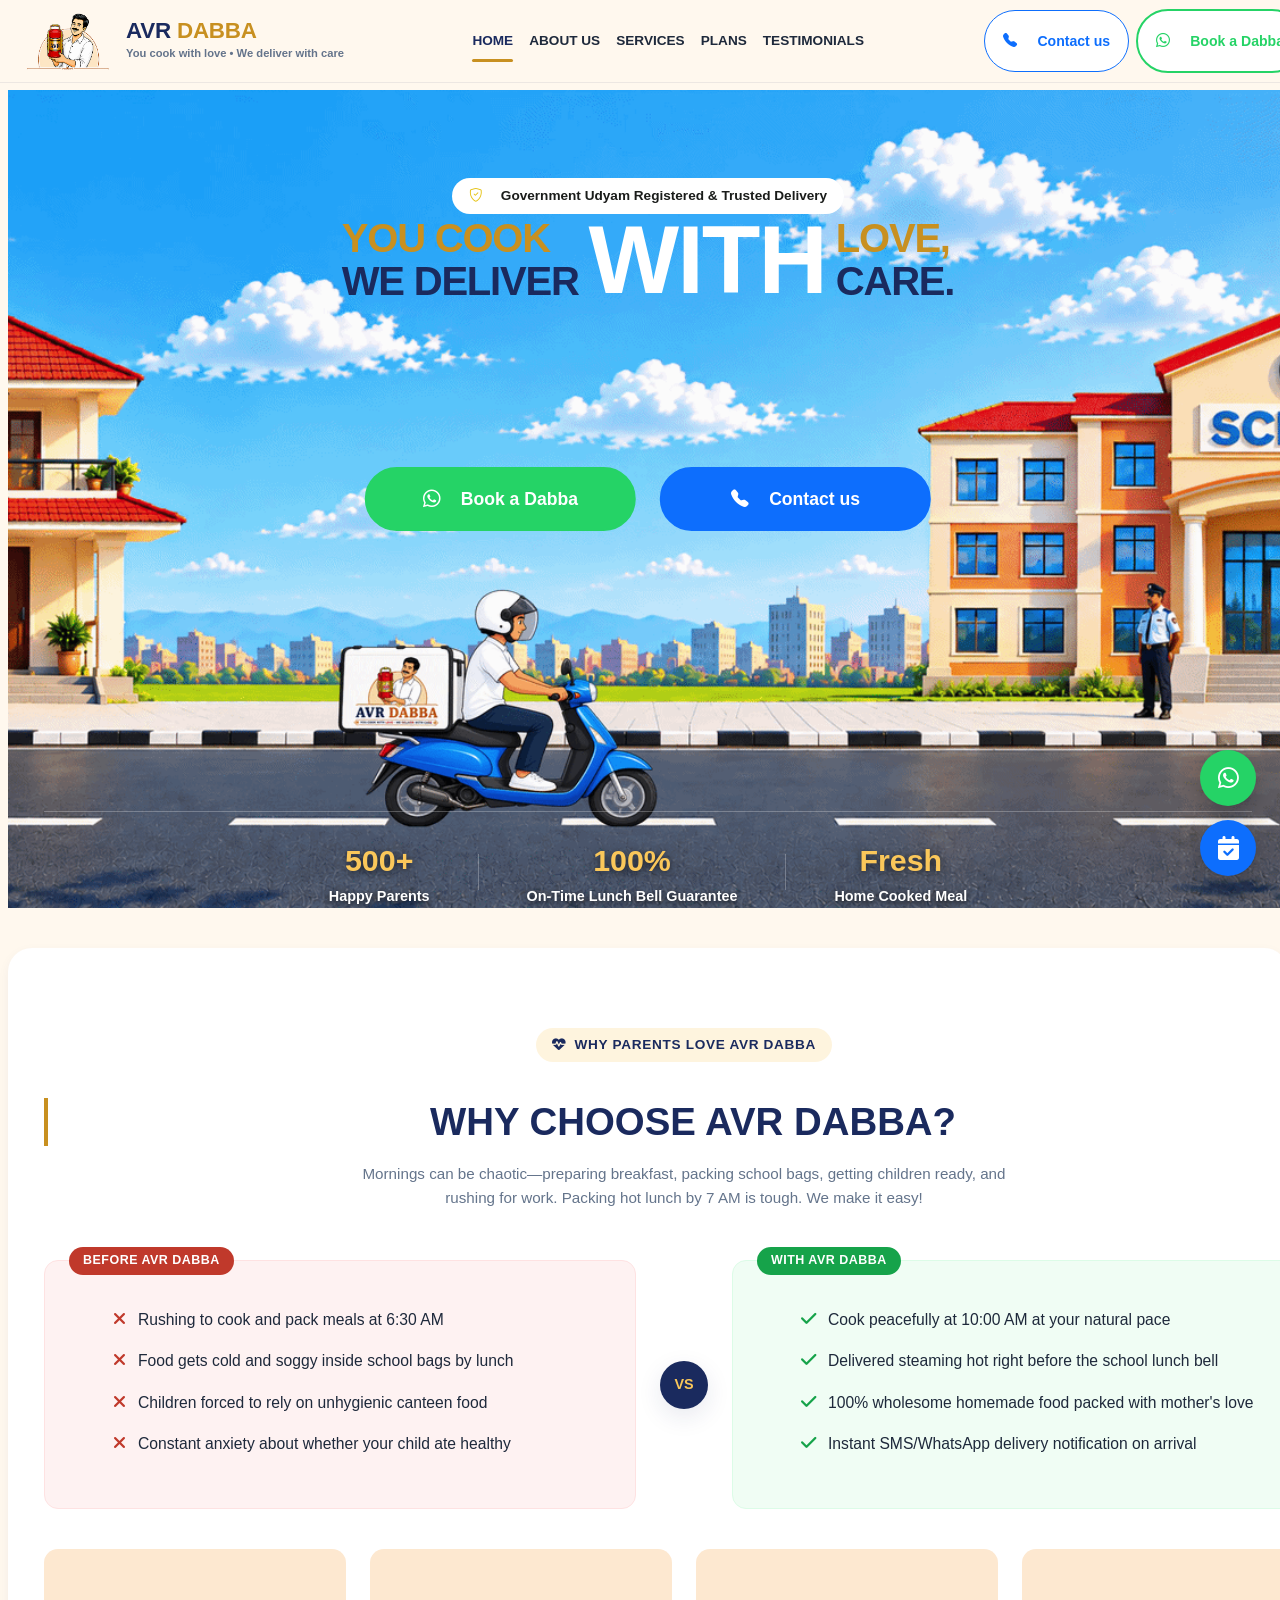
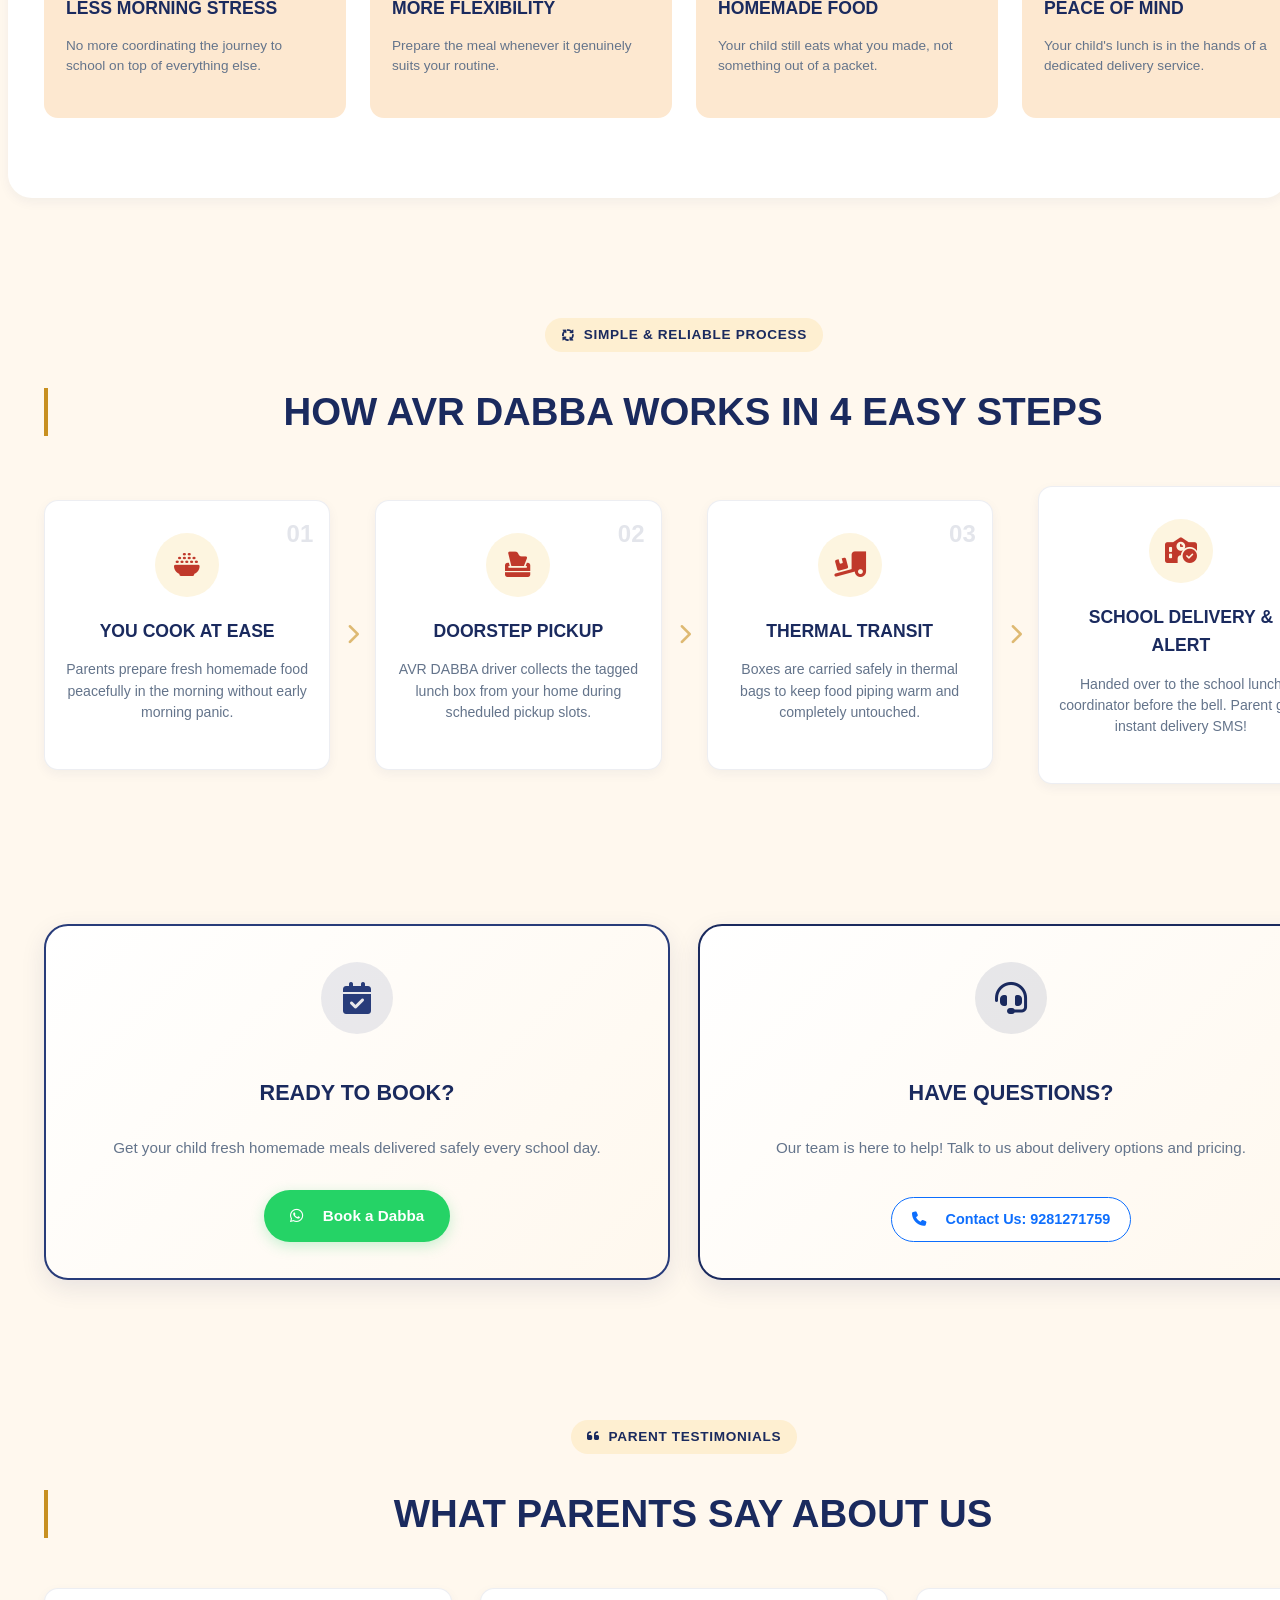
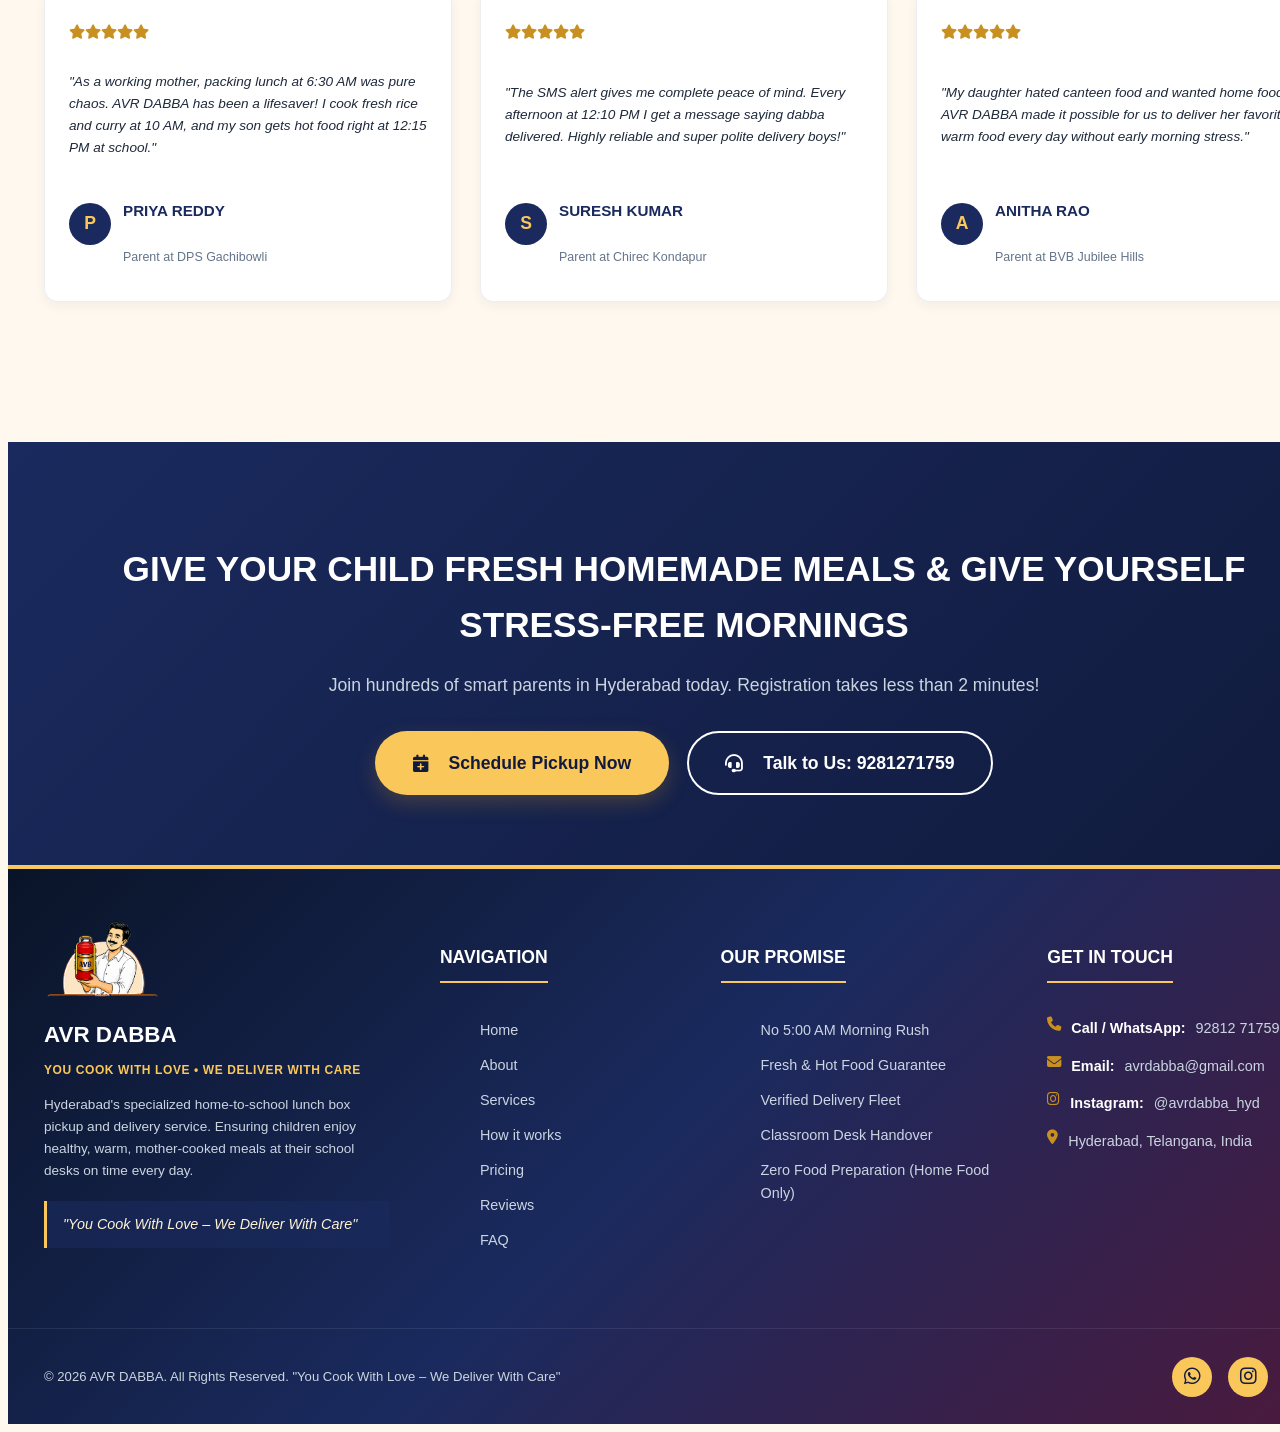
==== commit 9d5e15e3: "after gif change" ====
--- a/home.html
+++ b/home.html
@@ -11,6 +11,17 @@
     <link rel="stylesheet" href="https://cdn.jsdelivr.net/npm/bootstrap-icons@1.11.3/font/bootstrap-icons.min.css">
     <!-- Main CSS -->
     <link rel="stylesheet" href="home.css">
+
+    <style>
+        .hero-copyable-text,
+        .hero-copyable-text * {
+            user-select: text !important;
+            -webkit-user-select: text !important;
+            -moz-user-select: text !important;
+            -ms-user-select: text !important;
+        }
+    </style>
+
 </head>
 <body>
 
@@ -27,25 +38,30 @@
                 <div class="shape shape-1"></div>
                 <div class="shape shape-2"></div>
             </div>
+            <!-- Exact hero message placement: badge above tagline, both centered in the marked area -->
+            <div class="hero-exact-message">
+                <div class="hero-top-trust-badge">
+                    <span class="badge-icon"><i class="bi bi-shield-check me-2"></i></span>
+                    <span>Government Udyam Registered &amp; Trusted Delivery</span>
+                </div>
+                <h1 class="hero-title hero-headline-layout hero-copyable-text">
+                    <span class="hero-col-left">
+                        <span class="color-group-one">YOU COOK</span>
+                        <span class="color-group-two">WE DELIVER</span>
+                    </span>
+                    <span class="hero-col-center">WITH</span>
+                    <span class="hero-col-right">
+                        <span class="color-group-one">LOVE,</span>
+                        <span class="color-group-two">CARE.</span>
+                    </span>
+                </h1>
+            </div>
+
             <div class="container hero-container-layout">
+
                 <!-- Upper Row: Headline Left, Fixed Lunch Box Video Right -->
                 <div class="hero-grid">
                     <div class="hero-content">
-                        <div class="trust-badge">
-                            <span class="badge-icon"><i class="bi bi-shield-check me-2"></i></span>
-                            <span>Government Udyam Registered &amp; Trusted Delivery</span>
-                        </div>
-                        <h1 class="hero-title hero-headline-layout">
-                            <span class="hero-col-left">
-                                <span>YOU COOK</span>
-                                <span>WE DELIVER</span>
-                            </span>
-                            <span class="hero-col-center">WITH</span>
-                            <span class="hero-col-right">
-                                <span class="highlight-sky-blue">LOVE,</span>
-                                <span class="highlight-lavender">CARE.</span>
-                            </span>
-                        </h1>
                     </div>
 
                     <div class="hero-visual">
--- a/home.css
+++ b/home.css
@@ -118,6 +118,28 @@
 }
 
 @media (max-width: 768px) {
+    .hero-exact-message {
+        top: 82px;
+        width: calc(100% - 24px);
+        min-height: 92px;
+    }
+
+    .hero-exact-message .hero-top-trust-badge {
+        font-size: 0.68rem;
+        padding: 5px 10px;
+        margin-bottom: 5px;
+        max-width: 100%;
+    }
+
+    .hero-exact-message .hero-col-left,
+    .hero-exact-message .hero-col-right {
+        font-size: 1rem !important;
+    }
+
+    .hero-exact-message .hero-col-center {
+        font-size: 3rem !important;
+    }
+
     .main-page-heading {
         font-size: 1.85rem;
         padding-bottom: 6px;
@@ -687,6 +709,71 @@
     z-index: 2;
 }
 
+/* Exact placement: keep the badge above, and reproduce the reference tagline layout. */
+.hero-exact-message {
+    position: absolute;
+    top: 88px;
+    left: 50%;
+    transform: translateX(-50%);
+    width: 660px;
+    min-height: 104px;
+    z-index: 20;
+    display: flex;
+    flex-direction: column;
+    align-items: center;
+    justify-content: flex-start;
+    text-align: center;
+    pointer-events: none;
+}
+
+.hero-exact-message .hero-top-trust-badge {
+    display: inline-flex;
+    align-items: center;
+    justify-content: center;
+    gap: 8px;
+    background: #ffffff;
+    backdrop-filter: blur(8px);
+    color: #1a1c1a;
+    padding: 6px 16px;
+    border-radius: var(--radius-full);
+    border: 1px solid rgba(255, 255, 255, 0.25);
+    font-size: 0.85rem;
+    font-weight: 600;
+    margin: 0 0 3px;
+    white-space: nowrap;
+}
+
+.hero-exact-message .hero-top-trust-badge .badge-icon {
+    color: #e4c00c;
+}
+
+.hero-exact-message .hero-title {
+    margin: 0;
+}
+
+.hero-exact-message .hero-headline-layout {
+    width: 100%;
+    display: flex !important;
+    align-items: center !important;
+    justify-content: center !important;
+    gap: 10px !important;
+    margin: 0 !important;
+}
+
+.hero-exact-message .hero-col-left,
+.hero-exact-message .hero-col-right {
+    flex: 0 0 auto;
+    font-size: 2.5rem !important;
+    line-height: 1.08 !important;
+}
+
+.hero-exact-message .hero-col-center {
+    flex: 0 0 auto;
+    font-size: 6rem !important;
+    line-height: 0.88 !important;
+    letter-spacing: -2px !important;
+}
+
 .hero-content {
     margin-top: -15px;
 }
@@ -727,7 +814,7 @@
     font-weight: 800 !important;
     text-align: left !important;
     line-height: 1.25 !important;
-    color: #ffffff !important;
+    color: #ec9408c9 !important;
 }
 
 .hero-col-center {
@@ -739,7 +826,7 @@
 }
 
 .highlight-sky-blue {
-    color: #00b4d8 !important;
+    color: #5f07f7f3 !important;
 }
 
 .highlight-lavender {
@@ -2490,4 +2577,152 @@
     .nav-actions .nav-cta {
         display: none;
     }
-}+}
+
+
+/* =========================================================
+   HERO TAGLINE - MATCHING COLOR PAIRS
+   YOU COOK + LOVE = SAME COLOR
+   WE DELIVER + CARE = SAME COLOR
+   ========================================================= */
+
+.hero-exact-message .hero-col-left > span:first-child,
+.hero-exact-message .hero-col-right > span:first-child {
+    color: #C89020 !important;
+}
+
+.hero-exact-message .hero-col-left > span:last-child,
+.hero-exact-message .hero-col-right > span:last-child {
+    color: #1a2a5e !important;
+}
+
+/* ==========================================================================
+   FULL-SCREEN LAPTOP HERO GIF
+   Keeps AVR_home.gif covering the complete hero viewport without empty edges.
+   The image is scaled proportionally, so the GIF is not stretched/distorted.
+   ========================================================================== */
+
+html,
+body {
+    width: 100%;
+    min-width: 100%;
+}
+
+.hero-section {
+    position: relative;
+    width: 100%;
+    min-height: calc(100vh - 82px);
+    height: calc(100vh - 82px);
+    padding: 0;
+    margin: 0;
+    overflow: hidden;
+    background: #000 url('images/AVR_home.gif') center center / cover no-repeat;
+    display: flex;
+    align-items: center;
+}
+
+.hero-bg-parallax {
+    position: absolute;
+    inset: 0;
+    width: 100%;
+    height: 100%;
+    margin: 0;
+    background-image: url('images/AVR_home.gif');
+    background-position: center center;
+    background-repeat: no-repeat;
+    background-size: cover;
+    z-index: 0;
+    pointer-events: none;
+    transform: none;
+}
+
+.hero-container-layout {
+    position: relative;
+    z-index: 2;
+    width: 100%;
+    min-height: 100%;
+}
+
+/* Laptop screens: use the entire available viewport below the fixed header. */
+@media (min-width: 769px) {
+    .hero-section,
+    .hero-bg-parallax {
+        width: 100vw;
+        max-width: 100vw;
+    }
+}
+
+/* Mobile: fill the complete available screen while preserving the GIF ratio. */
+@media (max-width: 768px) {
+    body {
+        padding-top: 72px;
+    }
+
+    .hero-section {
+        min-height: calc(100vh - 72px);
+        height: calc(100vh - 72px);
+        width: 100vw;
+        background-size: cover;
+        background-position: center center;
+    }
+
+    .hero-bg-parallax {
+        width: 100%;
+        height: 100%;
+        background-size: cover;
+        background-position: center center;
+    }
+}
+
+/* ==========================================================================
+   HERO BUTTON FIX
+   Keep "Book a Dabba" and "Contact us" together in the CENTER of the GIF.
+   This override affects only the hero buttons, not the navbar buttons.
+   ========================================================================== */
+
+.hero-section {
+    position: relative;
+}
+
+.hero-cta-centered {
+    position: absolute !important;
+    left: 50% !important;
+    top: 50% !important;
+    transform: translate(-50%, -50%) !important;
+    width: auto !important;
+    max-width: calc(100vw - 40px);
+    margin: 0 !important;
+    padding: 0 !important;
+    display: flex !important;
+    align-items: center !important;
+    justify-content: center !important;
+    flex-wrap: nowrap !important;
+    gap: 24px !important;
+    z-index: 50 !important;
+}
+
+.hero-cta-centered .btn-hero-primary,
+.hero-cta-centered .btn-hero-secondary {
+    position: relative !important;
+    z-index: 51 !important;
+    flex: 0 0 auto !important;
+    width: auto !important;
+    min-width: 230px !important;
+    white-space: nowrap !important;
+}
+
+/* Keep the buttons centered on smaller screens too. */
+@media (max-width: 600px) {
+    .hero-cta-centered {
+        width: calc(100vw - 32px) !important;
+        max-width: calc(100vw - 32px) !important;
+        gap: 12px !important;
+        flex-direction: column !important;
+    }
+
+    .hero-cta-centered .btn-hero-primary,
+    .hero-cta-centered .btn-hero-secondary {
+        width: min(100%, 280px) !important;
+        min-width: 0 !important;
+    }
+}
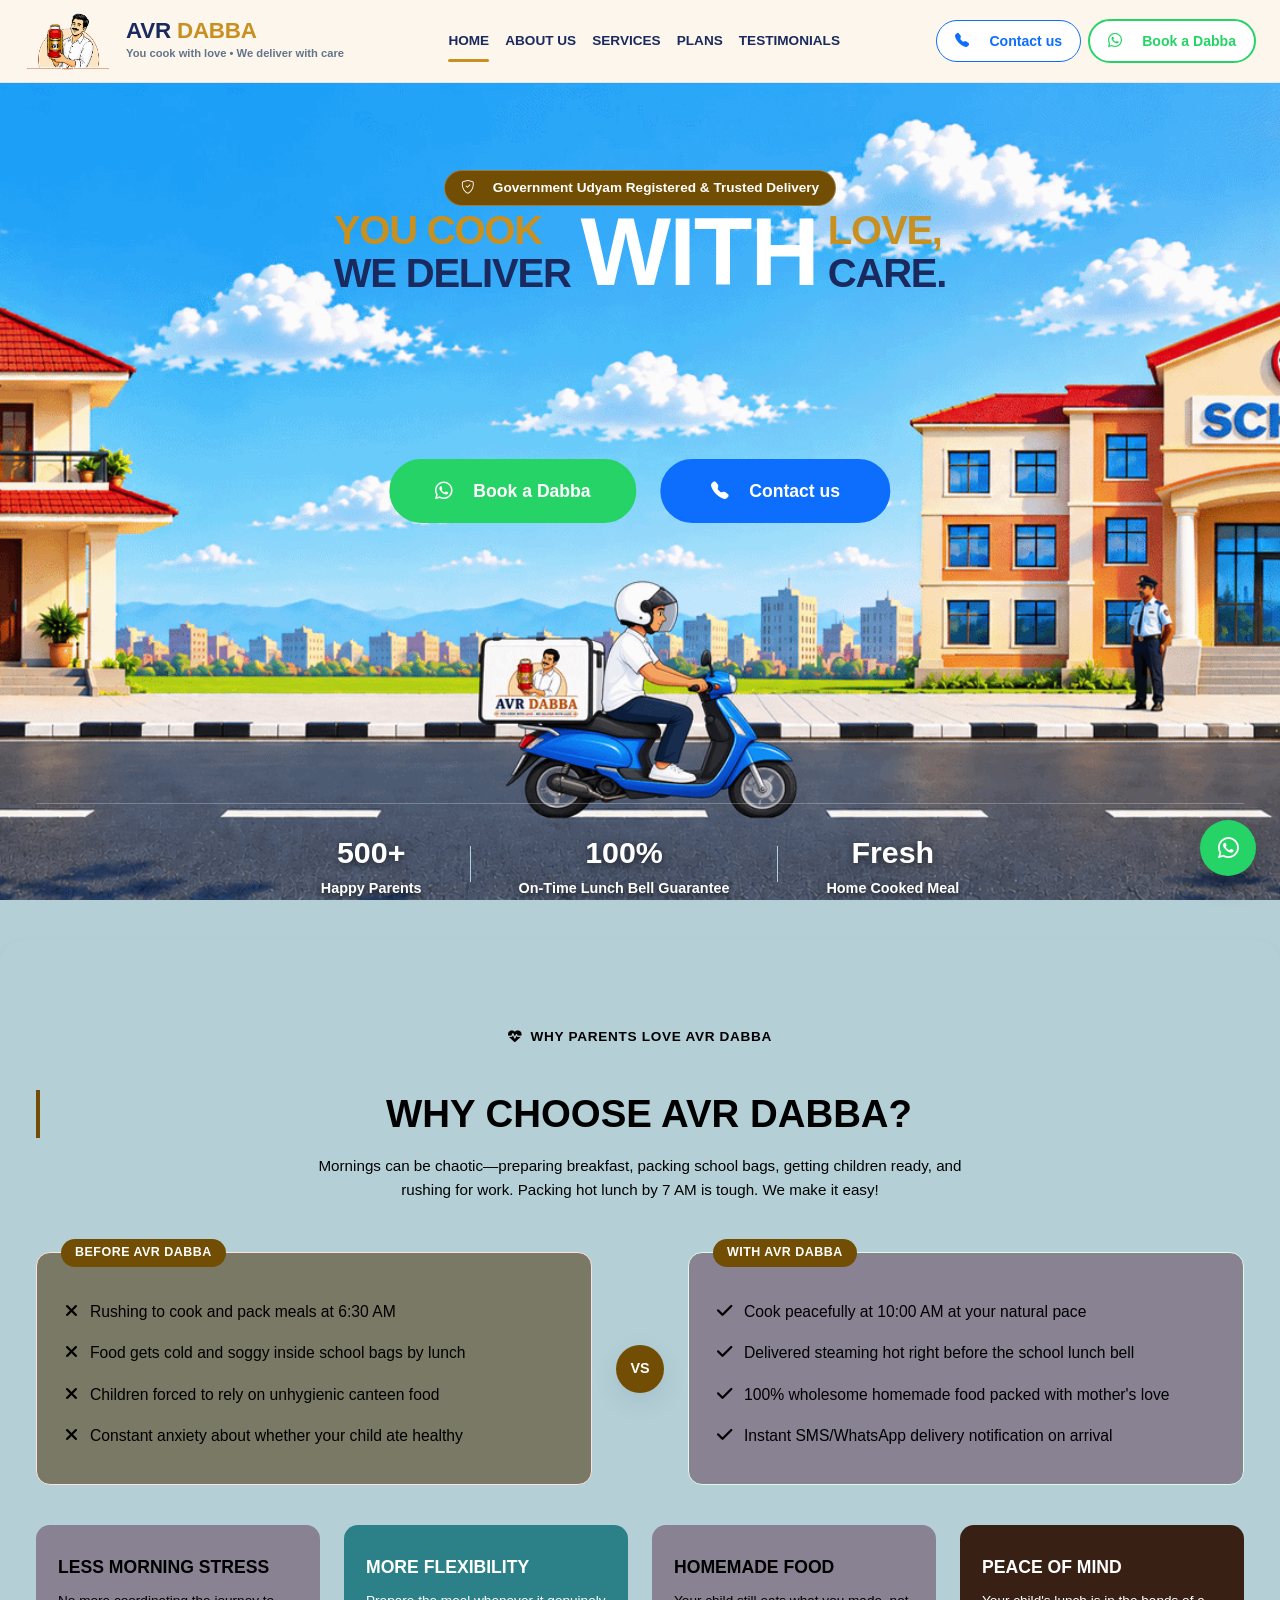
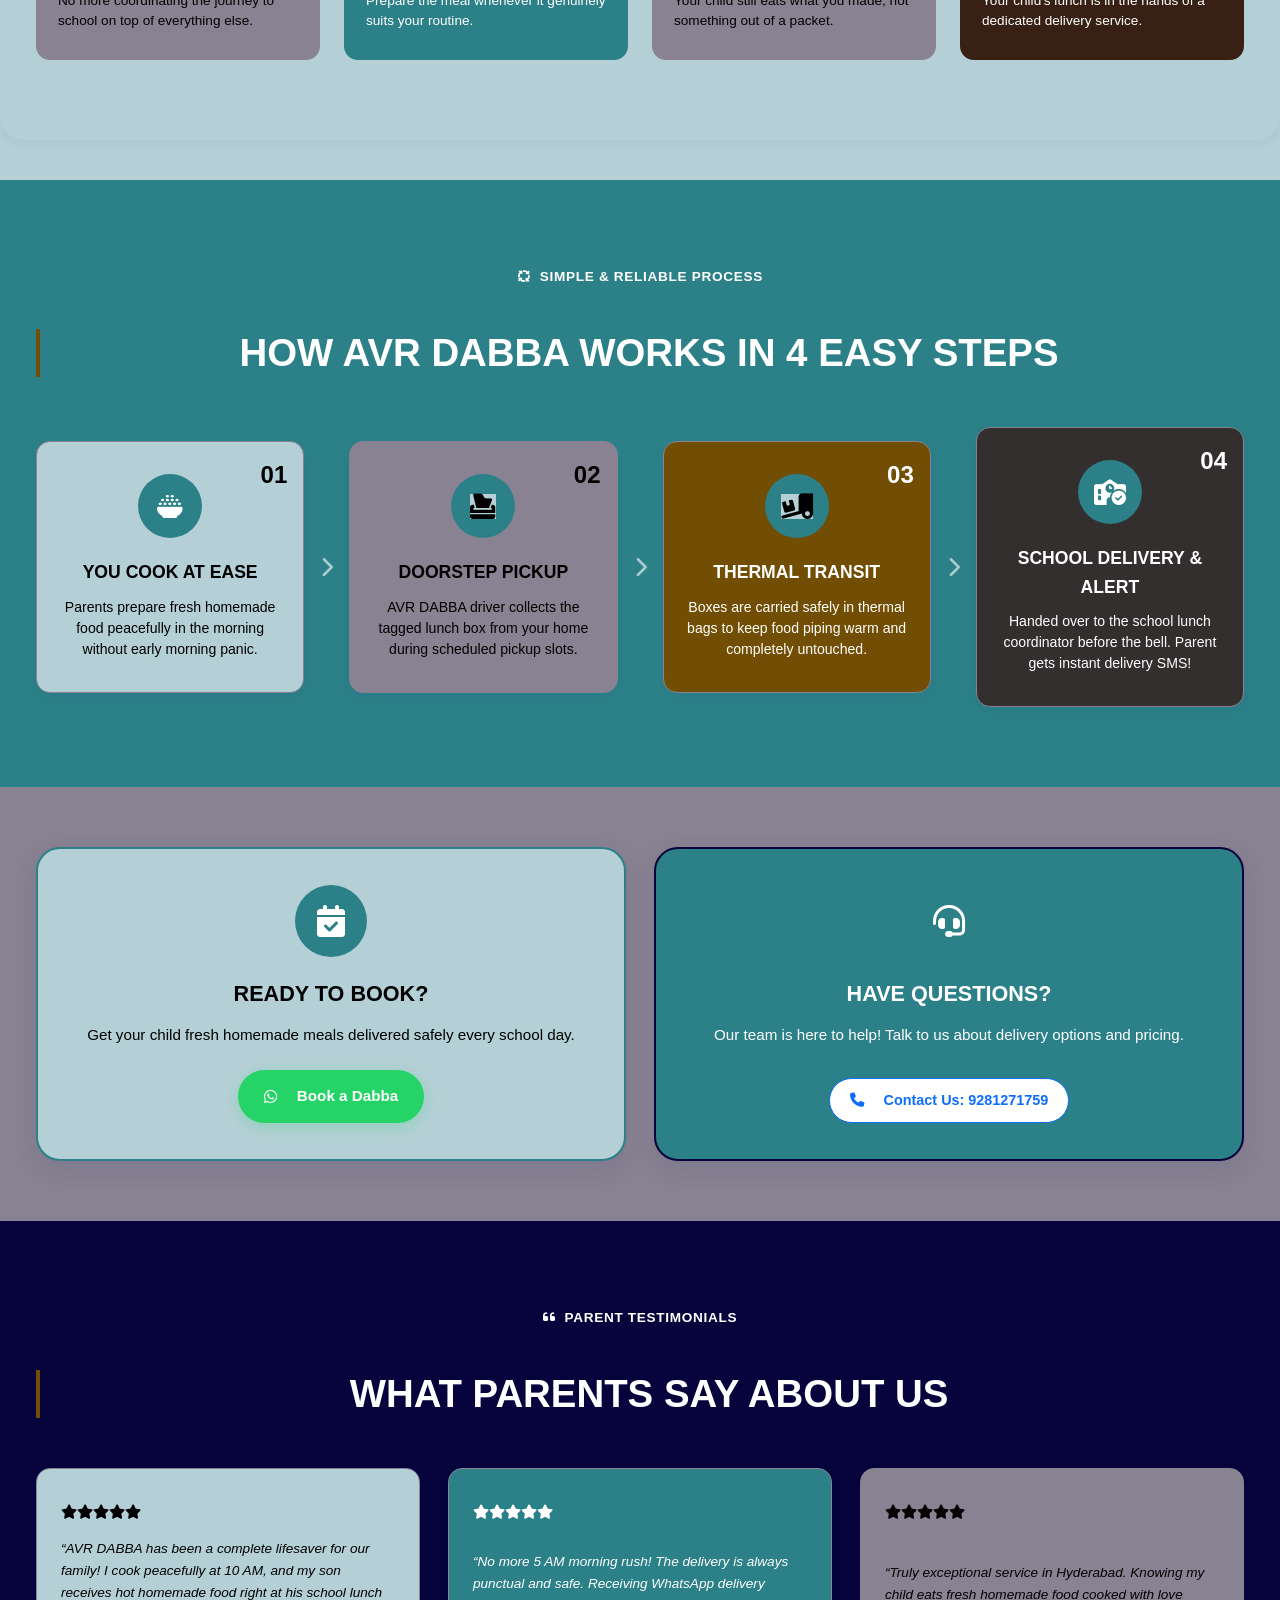
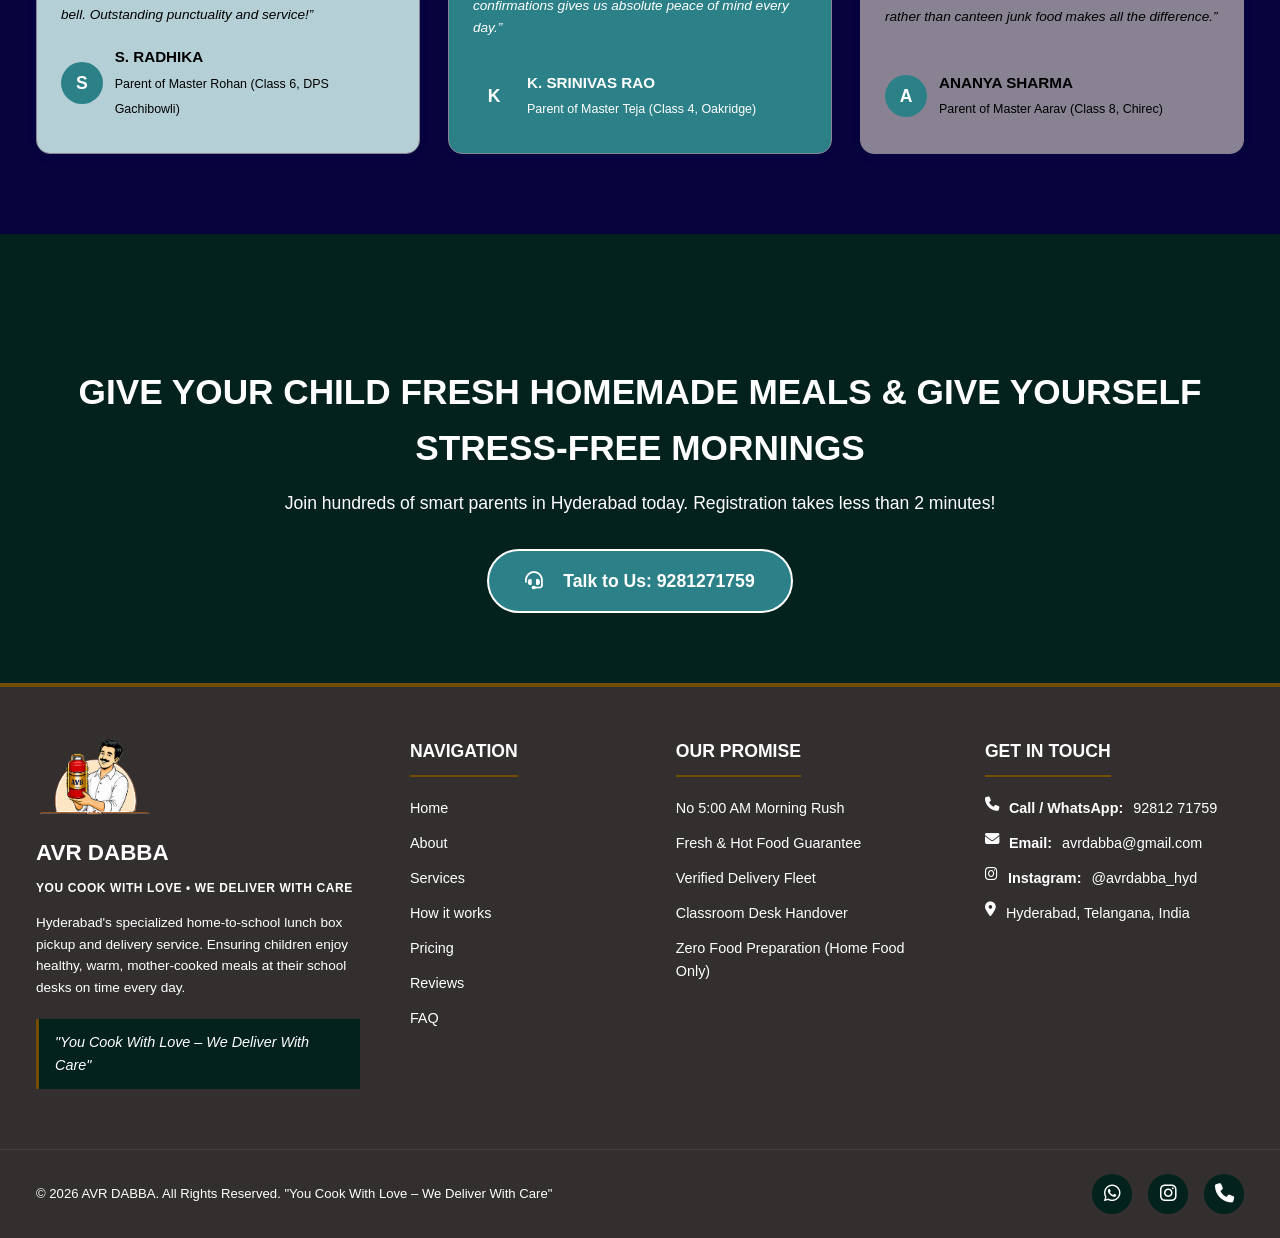
==== commit f262e177: "web page" ====
--- a/home.html
+++ b/home.html
@@ -22,8 +22,9 @@
         }
     </style>
 
+    <link rel="stylesheet" href="avr-theme.css">
 </head>
-<body>
+<body id="avr-theme">
 
     <!-- Shared Common Navbar Component -->
     <div id="navbar-component"></div>
@@ -33,7 +34,7 @@
 
         <!-- Hero Section -->
         <section class="hero-section" id="home">
-            <div class="hero-bg-parallax" id="heroBgParallax"></div>
+            <div class="hero-bg-parallax" id="hero-background-parallax"></div>
             <div class="hero-bg-shapes">
                 <div class="shape shape-1"></div>
                 <div class="shape shape-2"></div>
@@ -44,7 +45,7 @@
                     <span class="badge-icon"><i class="bi bi-shield-check me-2"></i></span>
                     <span>Government Udyam Registered &amp; Trusted Delivery</span>
                 </div>
-                <h1 class="hero-title hero-headline-layout hero-copyable-text">
+                <h1 class="hero-title hero-headline-layout hero-copyable-text hero-bounce-text">
                     <span class="hero-col-left">
                         <span class="color-group-one">YOU COOK</span>
                         <span class="color-group-two">WE DELIVER</span>
@@ -233,7 +234,7 @@
                     <h2 class="section-title">WHAT PARENTS SAY ABOUT US</h2>
                 </div>
 
-                <div class="testimonial-grid">
+                <div class="testimonial-grid" id="home-testimonial-grid" aria-live="polite">
                     <div class="testimonial-card">
                         <div class="stars">
                             <i class="fa-solid fa-star"></i><i class="fa-solid fa-star"></i><i class="fa-solid fa-star"></i><i class="fa-solid fa-star"></i><i class="fa-solid fa-star"></i>
@@ -285,9 +286,6 @@
                 <h2>GIVE YOUR CHILD FRESH HOMEMADE MEALS & GIVE YOURSELF STRESS-FREE MORNINGS</h2>
                 <p>Join hundreds of smart parents in Hyderabad today. Registration takes less than 2 minutes!</p>
                 <div class="cta-banner-buttons">
-                    <button class="btn btn-gold btn-lg open-modal-btn" data-modal="scheduleModal">
-                        <i class="fa-solid fa-calendar-plus"></i> Schedule Pickup Now
-                    </button>
                     <a href="tel:9281271759" class="btn btn-outline-light btn-lg">
                         <i class="fa-solid fa-headset"></i> Talk to Us: 9281271759
                     </a>
@@ -315,11 +313,11 @@
                 <ul class="footer-links">
                     <li><a href="#home">Home</a></li>
                     <li><a href="#about">About</a></li>
-                    <li><a href="#services">Services</a></li>
+                    <li><a href="Services/Services.html">Services</a></li>
                     <li><a href="#how-it-works">How it works</a></li>
-                    <li><a href="#pricing">Pricing</a></li>
+                    <li><a href="plans/plans.html#plan-prices">Pricing</a></li>
                     <li><a href="#reviews">Reviews</a></li>
-                    <li><a href="#faq">FAQ</a></li>
+                    <li><a href="#how-it-works">FAQ</a></li>
                 </ul>
             </div>
 
@@ -361,81 +359,12 @@
             <i class="fa-brands fa-whatsapp"></i>
             <span class="float-tooltip">Chat with Us</span>
         </a>
-        <button class="float-btn float-schedule open-modal-btn" data-modal="scheduleModal" aria-label="Schedule Lunch Delivery">
-            <i class="fa-solid fa-calendar-check"></i>
-            <span class="float-tooltip">Book Lunch Delivery</span>
-        </button>
     </div>
-
-    <!-- Booking Modal Popup -->
-    <div class="modal-backdrop" id="scheduleModal">
-        <div class="modal-dialog">
-            <div class="modal-header">
-                <div class="modal-title-group">
-                    <h3 class="modal-title"><i class="fa-solid fa-box-open text-gold"></i> SCHEDULE LUNCH PICKUP</h3>
-                    <p class="modal-subtitle">Fill in details for your child's school lunch box pickup.</p>
-                </div>
-                <button class="modal-close" id="modalCloseBtn" aria-label="Close Modal">&times;</button>
-            </div>
-            <div class="modal-body">
-                <form id="scheduleForm">
-                    <div class="form-row">
-                        <div class="form-group col-6">
-                            <label for="parentName">Parent Full Name <span class="text-danger">*</span></label>
-                            <input type="text" id="parentName" class="form-control" placeholder="e.g. S. Radhika" required>
-                        </div>
-                        <div class="form-group col-6">
-                            <label for="parentPhone">Phone Number (WhatsApp) <span class="text-danger">*</span></label>
-                            <input type="tel" id="parentPhone" class="form-control" placeholder="10-digit Mobile Number" required pattern="[0-9]{10}">
-                        </div>
-                    </div>
-
-                    <div class="form-row">
-                        <div class="form-group col-6">
-                            <label for="studentName">Child / Student Name <span class="text-danger">*</span></label>
-                            <input type="text" id="studentName" class="form-control" placeholder="e.g. Master Rohan" required>
-                        </div>
-                        <div class="form-group col-6">
-                            <label for="classSection">Class & Section <span class="text-danger">*</span></label>
-                            <input type="text" id="classSection" class="form-control" placeholder="e.g. Class 6 - B" required>
-                        </div>
-                    </div>
-
-                    <div class="form-row">
-                        <div class="form-group col-6">
-                            <label for="schoolName">School Name & Branch <span class="text-danger">*</span></label>
-                            <input type="text" id="schoolName" class="form-control" placeholder="e.g. DPS Gachibowli" required>
-                        </div>
-                        <div class="form-group col-6">
-                            <label for="planSelect">Selected Plan <span class="text-danger">*</span></label>
-                            <select id="planSelect" class="form-control" required>
-                                <option value="Monthly School Pass (₹899/mo)">Monthly School Pass (₹899/mo) - Recommended</option>
-                                <option value="Single Day Flexi (₹49/day)">Single Day Flexi (₹49/day)</option>
-                                <option value="Term Pass (₹2399/quarter)">Term Pass (₹2399/quarter)</option>
-                            </select>
-                        </div>
-                    </div>
-
-                    <div class="form-group">
-                        <label for="pickupAddress">Home Pickup Address & Landmark <span class="text-danger">*</span></label>
-                        <textarea id="pickupAddress" class="form-control" rows="2" placeholder="House No, Apartment/Gated Community, Area, Pincode..." required></textarea>
-                    </div>
-
-                    <div class="modal-footer">
-                        <button type="button" class="btn btn-outline" id="modalCancelBtn">Cancel</button>
-                        <button type="submit" class="btn btn-primary"><i class="fa-solid fa-paper-plane"></i> Submit Pickup Request</button>
-                    </div>
-                </form>
-            </div>
-        </div>
-    </div>
-
-    <!-- Toast Notification Container -->
-    <div id="toastContainer" class="toast-container"></div>
 
     <!-- Shared Navigation Component Script -->
     <script src="navbar.js"></script>
     <!-- Main JavaScript -->
     <script src="home.js"></script>
+    <script src="scroll-reveal.js"></script>
 </body>
-</html>+</html>
--- a/home.css
+++ b/home.css
@@ -38,8 +38,6 @@
     --font-heading: Arial, Helvetica, sans-serif;
     --font-body: Arial, Helvetica, sans-serif;
 }
-    --font-body: Arial, Helvetica, sans-serif;
-}
 
 *,
 *::before,
@@ -74,7 +72,6 @@
 .subheading,
 .sub-title,
 .location-title,
-.weather-card-title,
 .timeline-card-title,
 .timeline-main-heading,
 .footer-col h4,
@@ -677,6 +674,80 @@
     display: none !important;
 }
 
+@media (max-width: 1160px) {
+    .mobile-drawer {
+        position: fixed;
+        top: 0;
+        right: 0;
+        z-index: 1101;
+        display: none !important;
+        flex-direction: column;
+        width: min(340px, 88vw);
+        height: 100vh;
+        box-sizing: border-box;
+        overflow-y: auto;
+        padding: 16px;
+    }
+
+    .mobile-drawer.open {
+        display: flex !important;
+    }
+
+    .drawer-overlay {
+        position: fixed;
+        inset: 0;
+        z-index: 1100;
+        display: none !important;
+        background: rgba(15, 23, 42, 0.55);
+    }
+
+    .drawer-overlay.active {
+        display: block !important;
+    }
+
+    .drawer-header {
+        display: flex;
+        align-items: center;
+        justify-content: space-between;
+        padding-bottom: 16px;
+    }
+
+    .drawer-title {
+        font-size: 1.15rem;
+        font-weight: 800;
+    }
+
+    .drawer-close {
+        width: 40px;
+        height: 40px;
+        border: 0;
+        font-size: 1.5rem;
+        line-height: 1;
+        cursor: pointer;
+    }
+
+    .mobile-drawer nav {
+        display: flex;
+        flex-direction: column;
+    }
+
+    .drawer-group-title {
+        padding: 12px 12px 6px;
+        font-size: 0.8rem;
+        font-weight: 700;
+    }
+
+    .drawer-link {
+        display: block;
+        padding: 10px 12px;
+        text-decoration: none;
+    }
+
+    .drawer-sub-link {
+        padding-left: 24px;
+    }
+}
+
 /* --------------------------------------------------------------------------
    4. Hero Section
    -------------------------------------------------------------------------- */
@@ -1082,18 +1153,6 @@
     animation: floatAnim 4s ease-in-out infinite;
 }
 
-@keyframes scrollRevealAnimation {
-    0% {
-        opacity: 0;
-        transform: translateY(20px);
-    }
-
-    100% {
-        opacity: 1;
-        transform: translateY(0);
-    }
-}
-
 @keyframes floatAnim {
 
     0%,
@@ -1313,9 +1372,6 @@
     overflow: hidden;
     transition: var(--transition-normal);
     position: relative;
-    opacity: 0;
-    transform: translateY(20px);
-    animation: scrollRevealAnimation 0.6s ease forwards;
 }
 
 .service-card:hover {
@@ -1411,9 +1467,6 @@
     border: 1px solid var(--border-subtle);
     box-shadow: var(--shadow-sm);
     transition: var(--transition-normal);
-    opacity: 0;
-    transform: translateY(20px);
-    animation: scrollRevealAnimation 0.6s ease forwards;
 }
 
 .step-card:hover {
@@ -1556,143 +1609,7 @@
 }
 
 /* --------------------------------------------------------------------------
-   7. School Coverage & Pincode Checker
-   -------------------------------------------------------------------------- */
-.coverage-section {
-    padding: 40px 0 80px;
-}
-
-.coverage-box {
-    background: var(--primary-navy);
-    color: #fff;
-    border-radius: var(--radius-lg);
-    padding: 56px 40px;
-    box-shadow: var(--shadow-lg);
-    position: relative;
-    overflow: hidden;
-}
-
-.coverage-header h2 {
-    font-family: var(--font-heading);
-    font-size: 2.2rem;
-    margin-top: 8px;
-}
-
-.coverage-header p {
-    color: #cbd5e1;
-    max-width: 600px;
-    margin: 10px auto 28px;
-}
-
-.search-wrap {
-    max-width: 680px;
-    margin: 0 auto 36px;
-}
-
-.search-bar {
-    display: flex;
-    align-items: center;
-    background: #fff;
-    border-radius: var(--radius-full);
-    padding: 6px 8px 6px 20px;
-    box-shadow: 0 10px 30px rgba(0, 0, 0, 0.2);
-}
-
-.search-icon {
-    color: var(--text-muted);
-    font-size: 1.2rem;
-    margin-right: 12px;
-}
-
-.search-bar input {
-    flex: 1;
-    border: none;
-    outline: none;
-    font-size: 0.98rem;
-    font-family: var(--font-body);
-    color: var(--text-main);
-}
-
-.btn-search {
-    background: var(--gold-turmeric);
-    color: var(--primary-navy);
-    font-weight: 700;
-    border-radius: var(--radius-full);
-    padding: 12px 28px;
-    border: none;
-    cursor: pointer;
-    transition: var(--transition-fast);
-}
-
-.btn-search:hover {
-    background: #ffd475;
-}
-
-.school-tags-title {
-    font-size: 0.9rem;
-    color: var(--gold-turmeric);
-    font-weight: 700;
-    text-transform: uppercase;
-    letter-spacing: 0.05em;
-    margin-bottom: 16px;
-    text-align: center;
-}
-
-.school-grid {
-    display: flex;
-    flex-wrap: wrap;
-    gap: 12px;
-    justify-content: center;
-}
-
-.school-chip {
-    background: rgba(255, 255, 255, 0.1);
-    border: 1px solid rgba(255, 255, 255, 0.15);
-    padding: 8px 18px;
-    border-radius: var(--radius-full);
-    font-size: 0.85rem;
-    color: #f1f5f9;
-    display: flex;
-    align-items: center;
-    gap: 8px;
-    cursor: pointer;
-    transition: var(--transition-fast);
-}
-
-.school-chip:hover,
-.school-chip.active {
-    background: var(--gold-turmeric);
-    color: var(--primary-navy);
-    font-weight: 700;
-    border-color: var(--gold-turmeric);
-}
-
-.search-result-msg {
-    margin-top: 24px;
-    text-align: center;
-    font-size: 1rem;
-    font-weight: 600;
-    padding: 12px;
-    border-radius: var(--radius-sm);
-    display: none;
-}
-
-.search-result-msg.success {
-    display: block;
-    background: rgba(22, 163, 74, 0.2);
-    color: #4ade80;
-    border: 1px solid rgba(74, 222, 128, 0.3);
-}
-
-.search-result-msg.notice {
-    display: block;
-    background: rgba(250, 199, 90, 0.2);
-    color: #fef08a;
-    border: 1px solid rgba(254, 240, 138, 0.3);
-}
-
-/* --------------------------------------------------------------------------
-   8. Pricing Section
+   7. Pricing Section
    -------------------------------------------------------------------------- */
 .pricing-grid {
     display: grid;
@@ -1711,9 +1628,6 @@
     flex-direction: column;
     position: relative;
     transition: var(--transition-normal);
-    opacity: 0;
-    transform: translateY(20px);
-    animation: scrollRevealAnimation 0.6s ease forwards;
 }
 
 .pricing-card:nth-child(1) {
@@ -1811,110 +1725,8 @@
     gap: 10px;
 }
 
-/* Calculator Widget */
-.calculator-card {
-    background: #fff;
-    border-radius: var(--radius-lg);
-    padding: 36px;
-    border: 1px solid var(--border-gold);
-    box-shadow: var(--shadow-md);
-}
-
-.calc-header h3 {
-    font-size: 1.25rem;
-    color: var(--primary-navy);
-}
-
-.calc-header p {
-    color: var(--text-muted);
-    font-size: 0.8rem;
-}
-
-.calc-grid {
-    display: grid;
-    grid-template-columns: 1fr 1fr 1.2fr;
-    gap: 24px;
-    align-items: center;
-    margin-top: 24px;
-}
-
-.calc-input-group label {
-    display: block;
-    font-size: 0.85rem;
-    font-weight: 700;
-    color: var(--primary-navy);
-    margin-bottom: 8px;
-}
-
-.number-stepper {
-    display: flex;
-    align-items: center;
-    gap: 12px;
-    background: var(--bg-warm);
-    border: 1px solid var(--border-subtle);
-    padding: 8px 14px;
-    border-radius: var(--radius-full);
-}
-
-.step-btn {
-    width: 32px;
-    height: 32px;
-    border-radius: 50%;
-    background: #fff;
-    border: 1px solid var(--border-subtle);
-    color: var(--primary-navy);
-    cursor: pointer;
-    font-size: 0.85rem;
-    display: flex;
-    align-items: center;
-    justify-content: center;
-}
-
-.step-btn:hover {
-    background: var(--primary-navy);
-    color: #fff;
-}
-
-.number-stepper span {
-    font-weight: 800;
-    font-size: 1.1rem;
-    color: var(--primary-navy);
-    min-width: 24px;
-    text-align: center;
-}
-
-.calc-result-box {
-    background: var(--bg-warm-secondary);
-    border-radius: var(--radius-md);
-    padding: 16px;
-    display: flex;
-    justify-content: space-around;
-    align-items: center;
-    border: 1px solid var(--border-gold);
-}
-
-.result-item {
-    display: flex;
-    flex-direction: column;
-    align-items: center;
-}
-
-.res-number {
-    font-family: var(--font-heading);
-    font-size: 1.5rem;
-    font-weight: 800;
-    color: var(--spice-red);
-}
-
-.res-label {
-    font-size: 0.75rem;
-    color: var(--text-muted);
-    font-weight: 700;
-    text-transform: uppercase;
-}
-
 /* --------------------------------------------------------------------------
-   9. Testimonials & FAQ
+   8. Testimonials
    -------------------------------------------------------------------------- */
 .testimonial-grid {
     display: grid;
@@ -1931,9 +1743,6 @@
     display: flex;
     flex-direction: column;
     justify-content: space-between;
-    opacity: 0;
-    transform: translateY(20px);
-    animation: scrollRevealAnimation 0.6s ease forwards;
 }
 
 .stars {
@@ -1980,72 +1789,6 @@
     color: var(--text-muted);
 }
 
-/* FAQ Accordion */
-.faq-accordion {
-    max-width: 800px;
-    margin: 0 auto;
-    display: flex;
-    flex-direction: column;
-    gap: 16px;
-}
-
-.faq-item {
-    background: #fff;
-    border-radius: var(--radius-md);
-    border: 1px solid var(--border-subtle);
-    overflow: hidden;
-    box-shadow: var(--shadow-sm);
-}
-
-.faq-question {
-    width: 100%;
-    padding: 20px 24px;
-    background: none;
-    border: none;
-    text-align: left;
-    font-size: 1.05rem;
-    font-weight: 700;
-    color: var(--primary-navy);
-    display: flex;
-    justify-content: space-between;
-    align-items: center;
-    cursor: pointer;
-    transition: var(--transition-fast);
-}
-
-.faq-question:hover {
-    background: var(--bg-warm);
-}
-
-.faq-icon {
-    transition: transform 0.3s ease;
-    color: var(--gold-dark);
-}
-
-.faq-item.active .faq-icon {
-    transform: rotate(180deg);
-}
-
-.faq-answer {
-    max-height: 0;
-    overflow: hidden;
-    transition: max-height 0.35s cubic-bezier(0, 1, 0, 1);
-    padding: 0 24px;
-    background: #fafafa;
-}
-
-.faq-item.active .faq-answer {
-    max-height: 300px;
-    padding: 0 24px 20px;
-    transition: max-height 0.35s ease-in-out;
-}
-
-.faq-answer p {
-    font-size: 0.92rem;
-    color: var(--text-muted);
-    line-height: 1.6;
-}
-
 /* CTA Banner */
 .cta-banner {
     background: linear-gradient(135deg, var(--primary-navy), var(--primary-navy-dark));
@@ -2074,7 +1817,7 @@
 }
 
 /* --------------------------------------------------------------------------
-   10. Footer & Floating Actions
+   9. Footer & Floating Actions
    -------------------------------------------------------------------------- */
 .main-footer {
     background: linear-gradient(135deg, #0a1428 0%, #1a2a5e 50%, #4a1a3e 100%);
@@ -2241,15 +1984,6 @@
 
 .float-whatsapp:hover {
     background: #1eb857;
-    transform: scale(1.1);
-}
-
-.float-schedule {
-    background: #0D6EFD;
-}
-
-.float-schedule:hover {
-    background: #0b5ed7;
     transform: scale(1.1);
 }
 
@@ -2273,171 +2007,7 @@
 }
 
 /* --------------------------------------------------------------------------
-   11. Modal Popup & Toast Notifications
-   -------------------------------------------------------------------------- */
-.modal-backdrop {
-    position: fixed;
-    top: 0;
-    left: 0;
-    width: 100vw;
-    height: 100vh;
-    background: rgba(17, 27, 62, 0.65);
-    backdrop-filter: blur(6px);
-    z-index: 2000;
-    display: flex;
-    align-items: center;
-    justify-content: center;
-    padding: 20px;
-    opacity: 0;
-    visibility: hidden;
-    transition: opacity 0.3s ease, visibility 0.3s ease;
-}
-
-.modal-backdrop.active {
-    opacity: 1;
-    visibility: visible;
-}
-
-.modal-dialog {
-    background: #fff;
-    width: 100%;
-    max-width: 620px;
-    border-radius: var(--radius-lg);
-    box-shadow: 0 20px 50px rgba(0, 0, 0, 0.3);
-    overflow: hidden;
-    transform: scale(0.9);
-    transition: transform 0.3s cubic-bezier(0.16, 1, 0.3, 1);
-}
-
-.modal-backdrop.active .modal-dialog {
-    transform: scale(1);
-}
-
-.modal-header {
-    background: var(--primary-navy);
-    color: #fff;
-    padding: 24px 30px;
-    display: flex;
-    justify-content: space-between;
-    align-items: flex-start;
-}
-
-.modal-title {
-    font-family: var(--font-heading);
-    font-size: 1.4rem;
-}
-
-.modal-subtitle {
-    font-size: 0.85rem;
-    color: #cbd5e1;
-}
-
-.modal-close {
-    background: none;
-    border: none;
-    color: #fff;
-    font-size: 1.8rem;
-    cursor: pointer;
-    line-height: 1;
-}
-
-.modal-body {
-    padding: 28px 30px;
-}
-
-.form-row {
-    display: flex;
-    gap: 16px;
-    margin-bottom: 16px;
-}
-
-.col-6 {
-    flex: 1;
-}
-
-.form-group {
-    margin-bottom: 16px;
-}
-
-.form-group label {
-    display: block;
-    font-size: 0.85rem;
-    font-weight: 700;
-    color: var(--primary-navy);
-    margin-bottom: 6px;
-}
-
-.form-control {
-    width: 100%;
-    padding: 11px 16px;
-    border: 1px solid var(--border-subtle);
-    border-radius: var(--radius-sm);
-    font-family: var(--font-body);
-    font-size: 0.92rem;
-    color: var(--text-main);
-    background: #fafafa;
-    outline: none;
-    transition: var(--transition-fast);
-}
-
-.form-control:focus {
-    border-color: var(--primary-navy);
-    background: #fff;
-    box-shadow: 0 0 0 3px rgba(26, 42, 94, 0.12);
-}
-
-.modal-footer {
-    display: flex;
-    justify-content: flex-end;
-    gap: 12px;
-    margin-top: 24px;
-    padding-top: 16px;
-    border-top: 1px solid var(--border-subtle);
-}
-
-/* Toast Container */
-.toast-container {
-    position: fixed;
-    bottom: 24px;
-    left: 24px;
-    z-index: 3000;
-    display: flex;
-    flex-direction: column;
-    gap: 10px;
-}
-
-.toast {
-    background: var(--primary-navy);
-    color: #fff;
-    padding: 14px 20px;
-    border-radius: var(--radius-md);
-    box-shadow: var(--shadow-lg);
-    display: flex;
-    align-items: center;
-    gap: 12px;
-    font-size: 0.9rem;
-    font-weight: 600;
-    animation: toastIn 0.3s cubic-bezier(0.16, 1, 0.3, 1) forwards;
-}
-
-.toast.toast-success {
-    border-left: 5px solid #22c55e;
-}
-
-@keyframes toastIn {
-    from {
-        opacity: 0;
-        transform: translateY(20px);
-    }
-
-    to {
-        opacity: 1;
-        transform: translateY(0);
-    }
-}
-
-/* --------------------------------------------------------------------------
-   12. Responsive Breakpoints
+   10. Responsive Breakpoints
    -------------------------------------------------------------------------- */
 @media (max-width: 1160px) {
     .hero-grid {
@@ -2492,10 +2062,6 @@
         transform: rotate(90deg);
     }
 
-    .calc-grid {
-        grid-template-columns: 1fr;
-    }
-
     .footer-grid {
         grid-template-columns: 1fr 1fr;
     }
@@ -2542,19 +2108,6 @@
 
     .footer-grid {
         grid-template-columns: 1fr;
-    }
-
-    .form-row {
-        flex-direction: column;
-        gap: 0;
-    }
-
-    .modal-body {
-        padding: 20px;
-    }
-
-    .coverage-box {
-        padding: 36px 20px;
     }
 
     .brand-logo.logo-highlighted {
@@ -2726,3 +2279,68 @@
         min-width: 0 !important;
     }
 }
+/* Full-viewport page sections; the inner .container continues to control content width. */
+body {
+    margin: 0;
+}
+
+main {
+    width: 100%;
+}
+
+main > section {
+    width: 100%;
+    max-width: none;
+    box-sizing: border-box;
+    margin-inline: 0 !important;
+}
+/* Restored original shared scroll reveals and Home hero bounce. */
+.scroll-reveal, .reveal-on-scroll {
+    opacity: 0;
+    translate: 0 40px;
+    transition: opacity .7s ease var(--scroll-reveal-delay, 0ms), translate .7s cubic-bezier(.22, 1, .36, 1) var(--scroll-reveal-delay, 0ms);
+}
+
+.scroll-reveal.visible, .reveal-on-scroll.visible {
+    opacity: 1;
+    translate: 0 0;
+}
+
+@keyframes heroBallDropBounce {
+    0% { transform: translateY(-190px); animation-timing-function: cubic-bezier(.32, 0, .72, .34); }
+    39% { transform: translateY(0); animation-timing-function: cubic-bezier(.22, .72, .34, 1); }
+    52% { transform: translateY(-72px); animation-timing-function: cubic-bezier(.58, 0, .84, .42); }
+    64% { transform: translateY(0); animation-timing-function: cubic-bezier(.22, .72, .34, 1); }
+    73% { transform: translateY(-30px); animation-timing-function: cubic-bezier(.58, 0, .84, .42); }
+    82% { transform: translateY(0); animation-timing-function: cubic-bezier(.22, .72, .34, 1); }
+    89% { transform: translateY(-9px); animation-timing-function: cubic-bezier(.58, 0, .84, .42); }
+    95% { transform: translateY(0); }
+    98% { transform: translateY(-3px); }
+    100% { transform: translateY(0); }
+}
+
+.hero-bounce-text {
+    animation: heroBallDropBounce 2.7s both;
+}
+
+@media (prefers-reduced-motion: reduce) {
+    .scroll-reveal, .reveal-on-scroll { opacity: 1 !important; translate: none !important; transition: none !important; }
+    .hero-bounce-text { animation: none !important; }
+}
+
+main .scroll-reveal:not(.visible), main .reveal-on-scroll:not(.visible) {
+    opacity: 0 !important;
+    translate: 0 40px !important;
+}
+
+main .scroll-reveal.visible, main .reveal-on-scroll.visible {
+    opacity: 1 !important;
+    translate: 0 0 !important;
+}
+
+.scroll-reveal[class*="card"], .scroll-reveal[class*="box"], .scroll-reveal[class*="chip"],
+.reveal-on-scroll[class*="card"], .reveal-on-scroll[class*="box"], .reveal-on-scroll[class*="chip"] {
+    transition: opacity .7s ease var(--scroll-reveal-delay, 0ms),
+        translate .7s cubic-bezier(.22, 1, .36, 1) var(--scroll-reveal-delay, 0ms),
+        box-shadow .55s ease, border-color .55s ease, background-color .55s ease, color .55s ease;
+}
--- a/avr-theme.css
+++ b/avr-theme.css
@@ -0,0 +1,678 @@
+/* AVR DABBA official 10-colour theme. Loaded last on every site page. */
+:root {
+    --avr-light-blue: #B4D0D6;
+    --avr-teal: #2C8088;
+    --avr-rosy-granite: #888292;
+    --avr-deep-navy: #07033D;
+    --avr-evergreen: #04221D;
+    --avr-dusty-olive: #797965;
+    --avr-graphite: #322F2E;
+    --avr-dark-coffee: #392015;
+    --avr-rich-mahogany: #3E0808;
+    --avr-olive-bark: #724E04;
+    --avr-text-black: #000000;
+    --avr-text-white: #FFFFFF;
+
+    /* Map legacy component tokens onto the official palette. */
+    --primary-navy: var(--avr-deep-navy);
+    --primary-navy-dark: var(--avr-evergreen);
+    --primary-navy-light: var(--avr-teal);
+    --gold-turmeric: var(--avr-olive-bark);
+    --gold-dark: var(--avr-olive-bark);
+    --gold-light: var(--avr-light-blue);
+    --gold-accent: var(--avr-olive-bark);
+    --gold-star: var(--avr-olive-bark);
+    --spice-red: var(--avr-rich-mahogany);
+    --spice-red-dark: var(--avr-dark-coffee);
+    --bg-warm: var(--avr-light-blue);
+    --bg-warm-secondary: var(--avr-rosy-granite);
+    --bg-surface: var(--avr-light-blue);
+    --bg-white: var(--avr-light-blue);
+    --bg-page: var(--avr-dusty-olive);
+    --text-main: var(--avr-text-black);
+    --text-dark: var(--avr-text-black);
+    --text-muted: var(--avr-text-black);
+    --text-light: var(--avr-text-white);
+    --border-subtle: var(--avr-rosy-granite);
+    --border-gold: var(--avr-olive-bark);
+}
+
+body#avr-theme {
+    margin: 0;
+    background-color: var(--avr-light-blue) !important;
+    color: var(--avr-text-black) !important;
+}
+
+/* Disable legacy solid fills and gradients; retain the Home GIF and all <img> assets. */
+body#avr-theme :where(*:not(.hero-section):not(.hero-bg-parallax)) {
+    background-color: transparent !important;
+    background-image: none !important;
+}
+body#avr-theme :where(*) {
+    color: inherit !important;
+}
+
+main { width: 100%; }
+body#avr-theme main > section {
+    width: 100%;
+    max-width: none;
+    box-sizing: border-box;
+    margin-inline: 0 !important;
+    background-image: none !important;
+}
+
+/* Home page horizontal bands. */
+body#avr-theme main > .hero-section { background-color: var(--avr-deep-navy) !important; background-image: url('images/AVR_home.gif') !important; color: var(--avr-text-white) !important; }
+body#avr-theme main > #about { background-color: var(--avr-light-blue) !important; color: var(--avr-text-black) !important; border-radius: var(--radius-lg); }
+body#avr-theme main > #how-it-works { background-color: var(--avr-teal) !important; color: var(--avr-text-white) !important; }
+body#avr-theme main > .quick-actions-section { background-color: var(--avr-rosy-granite) !important; color: var(--avr-text-black) !important; }
+body#avr-theme main > #reviews { background-color: var(--avr-deep-navy) !important; color: var(--avr-text-white) !important; }
+body#avr-theme main > .cta-banner { background-color: var(--avr-evergreen) !important; color: var(--avr-text-white) !important; }
+
+/* About Us page bands. */
+body#avr-theme main > .newspaper-section { background-color: var(--avr-dusty-olive) !important; color: var(--avr-text-black) !important; }
+body#avr-theme main > .founders-section { background-color: var(--avr-graphite) !important; color: var(--avr-text-white) !important; }
+
+/* Services page outer band and its original colored subsections. */
+body#avr-theme main > .services-page-section { background-color: var(--avr-light-blue) !important; color: var(--avr-text-black) !important; }
+body#avr-theme .services-page-section .container > .service-section-overview { background-color: var(--avr-light-blue) !important; color: var(--avr-text-black) !important; }
+body#avr-theme .services-page-section .container > .service-section-coverage { background-color: var(--avr-teal) !important; color: var(--avr-text-white) !important; }
+body#avr-theme .services-page-section .container > .service-section-description { background-color: var(--avr-rosy-granite) !important; color: var(--avr-text-black) !important; }
+body#avr-theme .services-page-section .container > .service-section-delivery-process { background-color: var(--avr-evergreen) !important; color: var(--avr-text-white) !important; }
+body#avr-theme .services-page-section .container > .service-section-all-weather { background-color: var(--avr-dusty-olive) !important; color: var(--avr-text-black) !important; }
+body#avr-theme .services-page-section .container > .service-section-provided-items { background-color: var(--avr-graphite) !important; color: var(--avr-text-white) !important; }
+body#avr-theme .timeline-section { background-color: var(--avr-deep-navy) !important; color: var(--avr-text-white) !important; border-color: var(--avr-deep-navy) !important; }
+body#avr-theme .timeline-section::before { background-color: var(--avr-deep-navy) !important; background-image: none !important; border-color: var(--avr-deep-navy) !important; }
+
+/* Plans page subsection backgrounds; the Plans stylesheet makes these bands full-bleed. */
+body#avr-theme main > .plans-page-section { background-color: var(--avr-light-blue) !important; color: var(--avr-text-black) !important; }
+body#avr-theme .plans-page-section .container > .plans-clean-block { background-color: var(--avr-teal) !important; color: var(--avr-text-white) !important; }
+body#avr-theme .plans-page-section .container > .plan-start-dates-section { background-color: var(--avr-rosy-granite) !important; color: var(--avr-text-black) !important; }
+body#avr-theme .plans-page-section .container > .subscription-plans-section { background-color: var(--avr-deep-navy) !important; color: var(--avr-text-white) !important; }
+body#avr-theme .plans-page-section .container > .pamphlet-display-section-compact { background-color: var(--avr-evergreen) !important; color: var(--avr-text-white) !important; }
+
+/* Testimonials page and shared site chrome. */
+body#avr-theme main > .testimonials-section { background-color: var(--avr-dusty-olive) !important; color: var(--avr-text-black) !important; }
+body#avr-theme .main-header { background-color: rgba(255, 248, 238, 0.96) !important; background-image: none !important; color: var(--avr-text-black) !important; }
+body#avr-theme .main-footer { background-color: var(--avr-graphite) !important; background-image: none !important; color: var(--avr-text-white) !important; }
+body#avr-theme .nav-dropdown { background-color: var(--avr-teal) !important; color: var(--avr-text-white) !important; }
+body#avr-theme .mobile-drawer { background-color: var(--avr-deep-navy) !important; color: var(--avr-text-white) !important; }
+body#avr-theme .drawer-overlay, body#avr-theme .mini-modal-overlay, body#avr-theme .schedule-modal-overlay { background-color: var(--avr-rich-mahogany) !important; }
+
+/* Section heading blocks. */
+body#avr-theme main .main-page-heading,
+body#avr-theme main .section-subheading,
+body#avr-theme main .section-title,
+body#avr-theme main .section-header,
+body#avr-theme main .section-newspaper-heading,
+body#avr-theme main .timeline-header,
+body#avr-theme main .reviews-header-bar,
+body#avr-theme main .form-card-header {
+    background-color: transparent !important;
+    background-image: none !important;
+    color: inherit !important;
+}
+body#avr-theme main :is(h1, h2, h3, h4, h5, h6) {
+    background-color: transparent !important;
+    background-image: none !important;
+    color: inherit !important;
+}
+
+/* Reusable card and content surfaces, including JS-rendered reviews and date options. */
+body#avr-theme main :where([class*="-card"]:not([class*="-title"]):not([class*="-desc"]):not([class*="-name"]):not([class*="-role"]):not([class*="-body"]), [class*="-box"], [class*="-tile"], [class*="-chip"], .plans-table-row, .plans-table-header, .cell, .reviews-header-bar, .digital-rating-badge, .start-date-row-item, .calendar-days-grid, .start-date-options-list) {
+    background-color: var(--avr-light-blue) !important;
+    background-image: none !important;
+    color: var(--avr-text-black) !important;
+}
+body#avr-theme main :where([class*="-card"]:not([class*="-title"]):not([class*="-desc"]):not([class*="-name"]):not([class*="-role"]):not([class*="-body"]), [class*="-box"], [class*="-tile"], [class*="-chip"], .plans-table-row, .plans-table-header, .cell, .reviews-header-bar, .digital-rating-badge, .start-date-row-item, .calendar-days-grid, .start-date-options-list):nth-of-type(5n + 2) {
+    background-color: var(--avr-teal) !important;
+    color: var(--avr-text-white) !important;
+}
+body#avr-theme main :where([class*="-card"]:not([class*="-title"]):not([class*="-desc"]):not([class*="-name"]):not([class*="-role"]):not([class*="-body"]), [class*="-box"], [class*="-tile"], [class*="-chip"], .plans-table-row, .plans-table-header, .cell, .reviews-header-bar, .digital-rating-badge, .start-date-row-item, .calendar-days-grid, .start-date-options-list):nth-of-type(5n + 3) {
+    background-color: var(--avr-rosy-granite) !important;
+    color: var(--avr-text-black) !important;
+}
+body#avr-theme main :where([class*="-card"]:not([class*="-title"]):not([class*="-desc"]):not([class*="-name"]):not([class*="-role"]):not([class*="-body"]), [class*="-box"], [class*="-tile"], [class*="-chip"], .plans-table-row, .plans-table-header, .cell, .reviews-header-bar, .digital-rating-badge, .start-date-row-item, .calendar-days-grid, .start-date-options-list):nth-of-type(5n + 4) {
+    background-color: var(--avr-dark-coffee) !important;
+    color: var(--avr-text-white) !important;
+}
+body#avr-theme main :where([class*="-card"]:not([class*="-title"]):not([class*="-desc"]):not([class*="-name"]):not([class*="-role"]):not([class*="-body"]), [class*="-box"], [class*="-tile"], [class*="-chip"], .plans-table-row, .plans-table-header, .cell, .reviews-header-bar, .digital-rating-badge, .start-date-row-item, .calendar-days-grid, .start-date-options-list):nth-of-type(5n) {
+    background-color: var(--avr-olive-bark) !important;
+    color: var(--avr-text-white) !important;
+}
+
+/* Buttons, forms, badges, and feedback surfaces. */
+body#avr-theme main button,
+body#avr-theme main .btn,
+body#avr-theme main [role="button"],
+body#avr-theme .nav-actions .btn,
+body#avr-theme .drawer-close {
+    background-color: var(--avr-teal) !important;
+    background-image: none !important;
+    color: var(--avr-text-white) !important;
+}
+body#avr-theme main input,
+body#avr-theme main textarea,
+body#avr-theme main select,
+body#avr-theme .form-control-sharp {
+    background-color: var(--avr-light-blue) !important;
+    background-image: none !important;
+    color: var(--avr-text-black) !important;
+}
+body#avr-theme main .mini-modal-card,
+body#avr-theme main .feedback-form-card,
+body#avr-theme main .plans-table-box-container,
+body#avr-theme .mobile-drawer .drawer-header {
+    background-color: var(--avr-graphite) !important;
+    background-image: none !important;
+    color: var(--avr-text-white) !important;
+}
+body#avr-theme main .hero-top-trust-badge { background-color: var(--avr-teal) !important; color: var(--avr-text-white) !important; }
+body#avr-theme main .nav-link.active,
+body#avr-theme main .drawer-group-title,
+body#avr-theme main .drawer-link:hover,
+body#avr-theme main .nav-dropdown a:hover { background-color: var(--avr-olive-bark) !important; color: var(--avr-text-white) !important; }
+body#avr-theme main .nav-link,
+body#avr-theme main .nav-dropdown a,
+body#avr-theme main .drawer-link { color: inherit !important; }
+body#avr-theme main .cal-day-cell.selected,
+body#avr-theme main .cal-day-cell.valid-start-date { background-color: var(--avr-evergreen) !important; color: var(--avr-text-white) !important; }
+body#avr-theme main .cal-day-cell:disabled,
+body#avr-theme main .disabled-item { background-color: var(--avr-rosy-granite) !important; color: var(--avr-text-black) !important; }
+body#avr-theme main ::placeholder { color: var(--avr-text-black) !important; opacity: 1; }
+body#avr-theme main .newspaper-article h2::after { background-color: var(--avr-olive-bark) !important; }
+/* Palette surfaces for dynamic controls and overlays rendered outside <main>. */
+body#avr-theme .mini-modal-overlay,
+body#avr-theme .schedule-modal,
+body#avr-theme .modal-overlay,
+body#avr-theme .drawer-overlay { background-color: var(--avr-rich-mahogany) !important; background-image: none !important; }
+body#avr-theme .mini-modal-card,
+body#avr-theme .schedule-modal-content { background-color: var(--avr-graphite) !important; background-image: none !important; color: var(--avr-text-white) !important; }
+body#avr-theme button,
+body#avr-theme input,
+body#avr-theme textarea,
+body#avr-theme select { background-image: none !important; }
+body#avr-theme button { background-color: var(--avr-teal) !important; color: var(--avr-text-white) !important; }
+body#avr-theme input,
+body#avr-theme textarea,
+body#avr-theme select { background-color: var(--avr-light-blue) !important; color: var(--avr-text-black) !important; }
+body#avr-theme .cal-day-cell.selected,
+body#avr-theme .cal-day-cell.valid-start-date { background-color: var(--avr-evergreen) !important; color: var(--avr-text-white) !important; }
+body#avr-theme .cal-day-cell:disabled,
+body#avr-theme .disabled-item { background-color: var(--avr-rosy-granite) !important; color: var(--avr-text-black) !important; }
+body#avr-theme .nav-link.active::after { background-color: #C89020 !important; background-image: none !important; }
+body#avr-theme .founders-side-heading::after { background-color: var(--avr-olive-bark) !important; background-image: none !important; }
+/* Re-colour the remaining existing decorative and utility surfaces. */
+body#avr-theme main .section-subtitle { background-color: transparent !important; background-image: none !important; color: inherit !important; }
+body#avr-theme main .hero-section .trust-badge { background-color: var(--avr-teal) !important; color: var(--avr-text-white) !important; }
+body#avr-theme main .shape-1 { background-color: var(--avr-olive-bark) !important; background-image: none !important; opacity: .2; }
+body#avr-theme main .shape-2 { background-color: var(--avr-rich-mahogany) !important; background-image: none !important; opacity: .12; }
+body#avr-theme main .service-image { background-color: var(--avr-rosy-granite) !important; }
+body#avr-theme main .badge-problem,
+body#avr-theme main .badge-solution,
+body#avr-theme main [class^="badge-"] { background-color: var(--avr-olive-bark) !important; color: var(--avr-text-white) !important; }
+body#avr-theme main .versus-badge,
+body#avr-theme main .step-icon,
+body#avr-theme main .action-icon,
+body#avr-theme main .user-avatar,
+body#avr-theme main .icon-pickup { background-color: var(--avr-teal) !important; color: var(--avr-text-white) !important; }
+body#avr-theme main .icon-school { background-color: var(--avr-light-blue) !important; color: var(--avr-text-black) !important; }
+body#avr-theme main .icon-alert { background-color: var(--avr-evergreen) !important; color: var(--avr-text-white) !important; }
+body#avr-theme main .modal-calendar-col { background-color: var(--avr-light-blue) !important; color: var(--avr-text-black) !important; }
+body#avr-theme main .cal-nav-btn { background-color: var(--avr-teal) !important; color: var(--avr-text-white) !important; }
+body#avr-theme main .available-badge,
+body#avr-theme main .selected-date-confirmation { background-color: var(--avr-evergreen) !important; color: var(--avr-text-white) !important; }
+body#avr-theme main .cal-day-cell.disabled-date,
+body#avr-theme main .cal-day-cell.past-date { background-color: var(--avr-rosy-granite) !important; color: var(--avr-text-black) !important; }
+body#avr-theme main .popular-ribbon,
+body#avr-theme main .date-tag,
+body#avr-theme main .blue-dist-banner { background-color: var(--avr-olive-bark) !important; color: var(--avr-text-white) !important; }
+body#avr-theme main .timeline-top-badge,
+body#avr-theme main .timeline-step-label,
+body#avr-theme main .timeline-dot { background-color: var(--avr-deep-navy) !important; color: var(--avr-text-white) !important; }
+body#avr-theme main .timeline-line { background-color: var(--avr-text-white) !important; }
+body#avr-theme main .service-feature-image-container { background-color: var(--avr-olive-bark) !important; color: var(--avr-text-white) !important; }
+body#avr-theme main .plans-features-bar { background-color: var(--avr-teal) !important; color: var(--avr-text-white) !important; }
+body#avr-theme main .price-green,
+body#avr-theme main .form-control { background-color: var(--avr-light-blue) !important; color: var(--avr-text-black) !important; }
+body#avr-theme main .passed-badge { background-color: var(--avr-rich-mahogany) !important; color: var(--avr-text-white) !important; }
+body#avr-theme main .btn-horizontal-select,
+body#avr-theme main .btn-select-modal,
+body#avr-theme main .btn-submit-feedback,
+body#avr-theme main .mini-btn-whatsapp,
+body#avr-theme main .mini-btn-call { background-color: var(--avr-teal) !important; color: var(--avr-text-white) !important; }
+body#avr-theme .reviews-left-col { background-color: var(--avr-light-blue) !important; color: var(--avr-text-black) !important; }
+body#avr-theme .digital-rating-badge,
+body#avr-theme .star-rating-display { background-color: var(--avr-olive-bark) !important; color: var(--avr-text-white) !important; }
+body#avr-theme .footer-quote { background-color: var(--avr-evergreen) !important; color: var(--avr-text-white) !important; }
+body#avr-theme .footer-social-links a,
+body#avr-theme .float-whatsapp { background-color: var(--avr-evergreen) !important; color: var(--avr-text-white) !important; }
+body#avr-theme .float-tooltip { background-color: var(--avr-deep-navy) !important; color: var(--avr-text-white) !important; }
+body#avr-theme .btn-toggle-more,
+body#avr-theme .mini-modal-close,
+body#avr-theme .btn-link-back { background-color: var(--avr-olive-bark) !important; color: var(--avr-text-white) !important; }
+body#avr-theme .testimonials-section .btn-toggle-more { background-color: transparent !important; }
+/* Remaining legacy class surfaces, including modal content generated outside <main>. */
+body#avr-theme main .service-badge,
+body#avr-theme main .badge,
+body#avr-theme main [class*="-badge"] { background-color: var(--avr-olive-bark) !important; background-image: none !important; color: var(--avr-text-white) !important; }
+body#avr-theme main .metric-divider { background-color: var(--avr-light-blue) !important; }
+body#avr-theme .verified-seal { background-color: var(--avr-evergreen) !important; background-image: none !important; color: var(--avr-text-white) !important; }
+body#avr-theme .trust-seal-navy { background-color: var(--avr-graphite) !important; background-image: none !important; color: var(--avr-text-white) !important; }
+body#avr-theme .modal-calendar-col { background-color: var(--avr-light-blue) !important; background-image: none !important; color: var(--avr-text-black) !important; }
+body#avr-theme .start-date-row-item { background-color: var(--avr-light-blue) !important; background-image: none !important; color: var(--avr-text-black) !important; }
+body#avr-theme .available-badge { background-color: var(--avr-evergreen) !important; color: var(--avr-text-white) !important; }
+body#avr-theme .passed-badge { background-color: var(--avr-rich-mahogany) !important; color: var(--avr-text-white) !important; }
+body#avr-theme .contact-date-badge { background-color: var(--avr-teal) !important; color: var(--avr-text-white) !important; }
+body#avr-theme .nav-dropdown a:hover,
+body#avr-theme .drawer-link:hover,
+body#avr-theme .nav-link.active { background-color: var(--avr-olive-bark) !important; color: var(--avr-text-white) !important; }
+body#avr-theme .main-header .nav-link,
+body#avr-theme .main-header .nav-link:hover,
+body#avr-theme .main-header .nav-link.active {
+    color: #1a2a5e !important;
+    background: transparent !important;
+}
+/* Restore the live site's original vertical spacing while keeping the color bands continuous. */
+body#avr-theme main > .cta-banner {
+    margin-top: 60px !important;
+    position: relative;
+    isolation: isolate;
+}
+body#avr-theme main > .cta-banner::before {
+    content: "";
+    position: absolute;
+    z-index: -1;
+    inset-block: -60px 0;
+    left: 50%;
+    width: 100vw;
+    transform: translateX(-50%);
+    background: var(--avr-evergreen);
+    pointer-events: none;
+}
+
+body#avr-theme .services-page-section .container > .service-section-overview { --avr-band-top-space: 0px; --avr-band-bottom-space: 50px; }
+body#avr-theme .services-page-section .container > .service-section-description { --avr-band-top-space: 40px; --avr-band-bottom-space: 50px; }
+body#avr-theme .services-page-section .container > .service-section-delivery-process { --avr-band-top-space: 40px; --avr-band-bottom-space: 70px; }
+body#avr-theme .services-page-section .container > .service-section-all-weather { --avr-band-top-space: 40px; --avr-band-bottom-space: 0px; }
+body#avr-theme .services-page-section .container > .service-section-provided-items { --avr-band-top-space: 50px; --avr-band-bottom-space: 0px; }
+body#avr-theme .services-page-section .container > [class^="service-section-"]::before {
+    inset-block-start: calc(-1 * var(--avr-band-top-space, 0px));
+    inset-block-end: calc(-1 * var(--avr-band-bottom-space, 0px));
+}
+body#avr-theme .services-page-section .timeline-section::before {
+    inset-block-start: -40px;
+    inset-block-end: -70px;
+}
+body#avr-theme .services-page-section .locations-category-section {
+    position: relative;
+    isolation: isolate;
+    color: var(--avr-text-white) !important;
+}
+body#avr-theme .services-page-section .locations-category-section::before {
+    content: "";
+    position: absolute;
+    z-index: -1;
+    inset-block-start: -40px;
+    inset-block-end: -60px;
+    left: 50%;
+    width: 100vw;
+    transform: translateX(-50%);
+    background: var(--avr-teal);
+    pointer-events: none;
+}
+
+/* Restore original AVR brand identity and action button states above the palette layer. */
+body#avr-theme .main-header .brand-name { color: #1a2a5e !important; }
+body#avr-theme .main-header .brand-name .highlight-gold { color: #C89020 !important; }
+body#avr-theme .main-header .brand-tagline { color: #64748B !important; }
+body#avr-theme .main-header .brand-logo.logo-highlighted { transition: var(--transition-normal) !important; }
+body#avr-theme .main-header .brand-logo.logo-highlighted:hover { transform: none !important; opacity: .88 !important; }
+body#avr-theme main .signature-brand { color: #1a2a5e !important; }
+body#avr-theme main .signature-tagline { color: #b45309 !important; }
+
+/* WhatsApp actions retain their original green treatment and hover feedback. */
+body#avr-theme main .btn-primary,
+body#avr-theme .nav-actions .nav-cta,
+body#avr-theme main .mini-btn-whatsapp,
+body#avr-theme .float-whatsapp {
+    background-color: #25D366 !important;
+    color: #FFFFFF !important;
+}
+body#avr-theme main .btn-primary { box-shadow: 0 4px 14px rgba(37, 211, 102, .25) !important; transition: var(--transition-normal) !important; }
+body#avr-theme main .btn-primary:hover { background-color: #1eb857 !important; transform: translateY(-2px) !important; box-shadow: 0 6px 20px rgba(37, 211, 102, .35) !important; }
+body#avr-theme main .btn-hero-primary { background: #25D366 !important; color: #FFFFFF !important; border-color: #25D366 !important; transition: all .4s ease !important; }
+body#avr-theme main .btn-hero-primary:hover { background: #1eb857 !important; color: #FFFFFF !important; border-color: #1eb857 !important; }
+body#avr-theme .nav-actions .nav-cta { background: #FFFFFF !important; color: #25D366 !important; border: 2px solid #25D366 !important; box-shadow: none !important; transform: none !important; transition: background-color .2s ease, border-color .2s ease, color .2s ease !important; }
+body#avr-theme .nav-actions .nav-cta:hover { background: #25D366 !important; color: #FFFFFF !important; border-color: #25D366 !important; box-shadow: none !important; transform: none !important; }
+body#avr-theme main .mini-btn-whatsapp:hover { background-color: #1eb857 !important; color: #FFFFFF !important; }
+body#avr-theme .float-whatsapp { transition: var(--transition-normal) !important; }
+body#avr-theme .float-whatsapp:hover { background-color: #1eb857 !important; transform: scale(1.1) !important; }
+
+/* Contact buttons retain their original blue treatment and transitions. */
+body#avr-theme main .btn-outline-call,
+body#avr-theme .nav-actions .btn-outline-call {
+    background-color: #FFFFFF !important;
+    color: #0D6EFD !important;
+    border-color: #0D6EFD !important;
+    transition: all .4s ease !important;
+}
+body#avr-theme main .btn-outline-call:hover,
+body#avr-theme .nav-actions .btn-outline-call:hover { background-color: #0D6EFD !important; color: #FFFFFF !important; border-color: #0D6EFD !important; }
+body#avr-theme main .btn-hero-secondary { background: #0D6EFD !important; color: #FFFFFF !important; border-color: #0D6EFD !important; transition: all .4s ease !important; }
+body#avr-theme main .btn-hero-secondary:hover { background: #0b5ed7 !important; color: #FFFFFF !important; border-color: #0b5ed7 !important; }
+body#avr-theme main .mini-btn-call { background-color: #0D6EFD !important; color: #FFFFFF !important; }
+body#avr-theme main .mini-btn-call:hover { background-color: #0b5ed7 !important; color: #FFFFFF !important; }
+/* Restore the word-by-word slogan colors from the original banner. */
+body#avr-theme .hero-exact-message .hero-col-left > .color-group-one,
+body#avr-theme .hero-exact-message .hero-col-right > .color-group-one {
+    color: #C89020 !important;
+}
+body#avr-theme .hero-exact-message .hero-col-left > .color-group-two,
+body#avr-theme .hero-exact-message .hero-col-right > .color-group-two {
+    color: #1a2a5e !important;
+}
+body#avr-theme .hero-exact-message .hero-col-center {
+    color: #FFFFFF !important;
+}
+/* Desktop AVR navbar sizing and placement from the supplied reference. */
+@media (min-width: 1281px) {
+    body#avr-theme .main-header .nav-container {
+        max-width: 1324px;
+        padding-left: 20px;
+        padding-right: 28px;
+    }
+
+    body#avr-theme .main-header .nav-actions {
+        gap: 12px;
+    }
+
+    body#avr-theme .main-header .nav-actions > .btn {
+        box-sizing: border-box;
+        display: inline-flex;
+        flex: 0 0 auto;
+        align-items: center;
+        justify-content: center;
+        height: 62px;
+        min-height: 62px;
+        padding: 9px 18px !important;
+        border-radius: 9999px !important;
+        font-size: 0.88rem !important;
+        font-weight: 700 !important;
+        white-space: nowrap;
+    }
+
+    body#avr-theme .main-header .nav-actions > .btn-outline-call {
+        width: 145px;
+        background: #FFFFFF !important;
+        color: #0D6EFD !important;
+        border: 1.5px solid #0D6EFD !important;
+    }
+
+    body#avr-theme .main-header .nav-actions > .nav-cta {
+        width: 166px;
+        background: #FFFFFF !important;
+        color: #25D366 !important;
+        border: 2px solid #25D366 !important;
+    }
+
+    body#avr-theme .main-header .nav-actions > .btn > i {
+        font-size: 14px;
+        line-height: 1;
+    }
+}
+
+body#avr-theme .main-header.scrolled {
+    background-color: rgba(255, 255, 255, 0.98) !important;
+}
+/* Only the hovered or keyboard-focused navbar item opens its own dropdown. */
+body#avr-theme .main-header .nav-item.has-dropdown {
+    position: relative;
+}
+
+body#avr-theme .main-header .nav-dropdown {
+    display: none;
+    position: absolute;
+    top: 100%;
+    left: -18px;
+    z-index: 1200;
+    min-width: 230px;
+    max-width: 300px;
+    padding: 0;
+    margin: 0;
+    list-style: none;
+    border: 0;
+    border-radius: 0;
+    white-space: normal;
+}
+
+body#avr-theme .main-header .nav-item.has-dropdown:hover > .nav-dropdown,
+body#avr-theme .main-header .nav-item.has-dropdown:focus-within > .nav-dropdown {
+    display: block;
+}
+
+body#avr-theme .main-header .nav-dropdown li:not(:last-child) {
+    border-bottom: 1px solid #D6D6D6;
+}
+
+body#avr-theme .main-header .nav-dropdown a {
+    display: block;
+    padding: 10px 12px;
+    color: #FFFFFF;
+    text-decoration: none;
+    white-space: normal;
+}
+
+body#avr-theme .main-header .nav-dropdown a:hover {
+    color: #FFFFFF;
+    background: var(--avr-olive-bark);
+}
+/* Restore navbar hover feedback while keeping dropdown panels themselves instant. */
+body#avr-theme .main-header .nav-link {
+    transition: color 0.2s ease !important;
+}
+
+body#avr-theme .main-header .nav-link::after {
+    content: "";
+    position: absolute;
+    left: 0;
+    bottom: -2px;
+    width: 100%;
+    height: 3px;
+    border-radius: 2px;
+    background: #C89020 !important;
+    transform: scaleX(0) !important;
+    transform-origin: left center;
+    transition: transform 0.25s cubic-bezier(0.16, 1, 0.3, 1) !important;
+}
+
+body#avr-theme .main-header .nav-link.active::after,
+body#avr-theme .main-header .nav-link:hover::after,
+body#avr-theme .main-header .nav-link:focus-visible::after,
+body#avr-theme .main-header .nav-item.has-dropdown:hover > .nav-link::after,
+body#avr-theme .main-header .nav-item.has-dropdown:focus-within > .nav-link::after {
+    transform: scaleX(1) !important;
+}
+
+body#avr-theme .main-header .nav-link:hover,
+body#avr-theme .main-header .nav-link:focus-visible,
+body#avr-theme .main-header .nav-item.has-dropdown:hover > .nav-link {
+    color: #C89020 !important;
+}
+
+/* Restore the shared navbar button hover fills without changing their dimensions. */
+body#avr-theme .main-header .nav-actions > .btn-outline-call {
+    background-color: #FFFFFF !important;
+    color: #0D6EFD !important;
+    border-color: #0D6EFD !important;
+    transition: background-color 0.4s ease, border-color 0.4s ease, color 0.4s ease !important;
+}
+
+body#avr-theme .main-header .nav-actions > .btn-outline-call:hover,
+body#avr-theme .main-header .nav-actions > .btn-outline-call:focus-visible,
+body#avr-theme .main-header .nav-actions > .btn-outline-call:active {
+    background-color: #0D6EFD !important;
+    color: #FFFFFF !important;
+    border-color: #0D6EFD !important;
+}
+
+body#avr-theme .main-header .nav-actions > .btn-outline-call:hover i,
+body#avr-theme .main-header .nav-actions > .btn-outline-call:focus-visible i,
+body#avr-theme .main-header .nav-actions > .btn-outline-call:active i {
+    color: #FFFFFF !important;
+}
+
+body#avr-theme .main-header .nav-actions > .nav-cta {
+    background-color: #FFFFFF !important;
+    color: #25D366 !important;
+    border-color: #25D366 !important;
+    transition: background-color 0.2s ease, border-color 0.2s ease, color 0.2s ease !important;
+}
+
+body#avr-theme .main-header .nav-actions > .nav-cta:hover,
+body#avr-theme .main-header .nav-actions > .nav-cta:focus-visible,
+body#avr-theme .main-header .nav-actions > .nav-cta:active {
+    background-color: #25D366 !important;
+    color: #FFFFFF !important;
+    border-color: #25D366 !important;
+}
+
+body#avr-theme .main-header .nav-actions > .nav-cta:hover i,
+body#avr-theme .main-header .nav-actions > .nav-cta:focus-visible i,
+body#avr-theme .main-header .nav-actions > .nav-cta:active i {
+    color: #FFFFFF !important;
+}
+
+/* Plan start-date tiles and their confirmation actions. */
+body#avr-theme .plans-page-section .date-badge-num {
+    background: transparent !important;
+    background-image: none !important;
+    color: var(--gold-accent) !important;
+}
+
+body#avr-theme main .stepped-date-card.scroll-reveal {
+    transition: opacity 0.7s ease var(--scroll-reveal-delay, 0ms),
+        translate 0.7s cubic-bezier(0.22, 1, 0.36, 1) var(--scroll-reveal-delay, 0ms),
+        transform 0.75s ease-in-out,
+        box-shadow 0.45s ease-in-out !important;
+}
+
+body#avr-theme .plans-page-section .btn-select-modal {
+    background: #25D366 !important;
+    color: #FFFFFF !important;
+    border: none !important;
+    transition: background-color 0.25s ease, color 0.25s ease !important;
+}
+
+body#avr-theme .plans-page-section .btn-select-modal:hover,
+body#avr-theme .plans-page-section .btn-select-modal:focus-visible,
+body#avr-theme .plans-page-section .btn-select-modal:active {
+    background: #1eb857 !important;
+    color: #FFFFFF !important;
+}
+
+body#avr-theme .contact-modal-card .mini-btn-whatsapp,
+body#avr-theme .contact-modal-card .mini-btn-call {
+    box-sizing: border-box;
+    display: inline-flex;
+    align-items: center;
+    justify-content: center;
+    flex: 0 0 auto;
+    width: 100%;
+    min-height: 42px;
+    padding: 9px 18px !important;
+    font-size: 0.88rem !important;
+    font-weight: 700 !important;
+    border-radius: 9999px !important;
+    text-decoration: none !important;
+    transition: background-color 0.4s ease, border-color 0.4s ease, color 0.4s ease !important;
+}
+
+body#avr-theme .contact-modal-card .mini-btn-whatsapp {
+    background: #25D366 !important;
+    color: #FFFFFF !important;
+    border: 2px solid #25D366 !important;
+}
+
+body#avr-theme .contact-modal-card .mini-btn-call {
+    background: #0D6EFD !important;
+    color: #FFFFFF !important;
+    border: 1.5px solid #0D6EFD !important;
+}
+
+body#avr-theme .contact-modal-card .mini-btn-whatsapp i,
+body#avr-theme .contact-modal-card .mini-btn-call i {
+    color: #FFFFFF !important;
+}
+
+body#avr-theme .contact-modal-card .mini-btn-whatsapp:hover,
+body#avr-theme .contact-modal-card .mini-btn-whatsapp:focus-visible,
+body#avr-theme .contact-modal-card .mini-btn-whatsapp:active {
+    background: #1eb857 !important;
+    color: #FFFFFF !important;
+    border-color: #1eb857 !important;
+}
+
+body#avr-theme .contact-modal-card .mini-btn-call:hover,
+body#avr-theme .contact-modal-card .mini-btn-call:focus-visible,
+body#avr-theme .contact-modal-card .mini-btn-call:active {
+    background: #0b5ed7 !important;
+    color: #FFFFFF !important;
+    border-color: #0b5ed7 !important;
+}
+
+body#avr-theme .contact-modal-card .mini-btn-whatsapp:hover i,
+body#avr-theme .contact-modal-card .mini-btn-whatsapp:focus-visible i,
+body#avr-theme .contact-modal-card .mini-btn-whatsapp:active i,
+body#avr-theme .contact-modal-card .mini-btn-call:hover i,
+body#avr-theme .contact-modal-card .mini-btn-call:focus-visible i,
+body#avr-theme .contact-modal-card .mini-btn-call:active i { color: #FFFFFF !important; }
+
+@media (min-width: 1281px) {
+    body#avr-theme .contact-modal-card .mini-btn-whatsapp,
+    body#avr-theme .contact-modal-card .mini-btn-call {
+        height: 62px;
+    }
+}
+
+@media (max-width: 479px) {
+    body#avr-theme .contact-modal-card .mini-btn-whatsapp,
+    body#avr-theme .contact-modal-card .mini-btn-call {
+        flex-basis: 100%;
+        width: 100%;
+    }
+}
+
+body#avr-theme .main-header .nav-dropdown a {
+    transition: color 0.2s ease, background-color 0.2s ease !important;
+}
+
+/* Give cards and containers a distinct palette color when they match their section. */
+body#avr-theme main > #about .about-grid > .problem-card {
+    background-color: var(--avr-dusty-olive) !important;
+    color: var(--avr-text-black) !important;
+}
+body#avr-theme main > #about .pillars-grid > .pillar-box:first-of-type {
+    background-color: var(--avr-rosy-granite) !important;
+    color: var(--avr-text-black) !important;
+}
+body#avr-theme main > #how-it-works .steps-wrapper > .step-card:last-child {
+    background-color: var(--avr-graphite) !important;
+    color: var(--avr-text-white) !important;
+}
+body#avr-theme .locations-category-section .marquee-group > .location-card-sharp:nth-of-type(2) {
+    background-color: var(--avr-deep-navy) !important;
+    color: var(--avr-text-white) !important;
+}
+body#avr-theme .plans-page-section .plan-start-dates-section .stepped-date-card.step-card-3 {
+    background-color: var(--avr-dusty-olive) !important;
+    color: var(--avr-text-black) !important;
+}
+body#avr-theme .testimonials-section .reviews-left-col .reviews-header-bar {
+    background-color: var(--avr-teal) !important;
+    color: var(--avr-text-white) !important;
+}
+body#avr-theme .testimonials-section .reviews-list-container > .review-bar-card:first-child {
+    background-color: var(--avr-dark-coffee) !important;
+    color: var(--avr-text-white) !important;
+}
